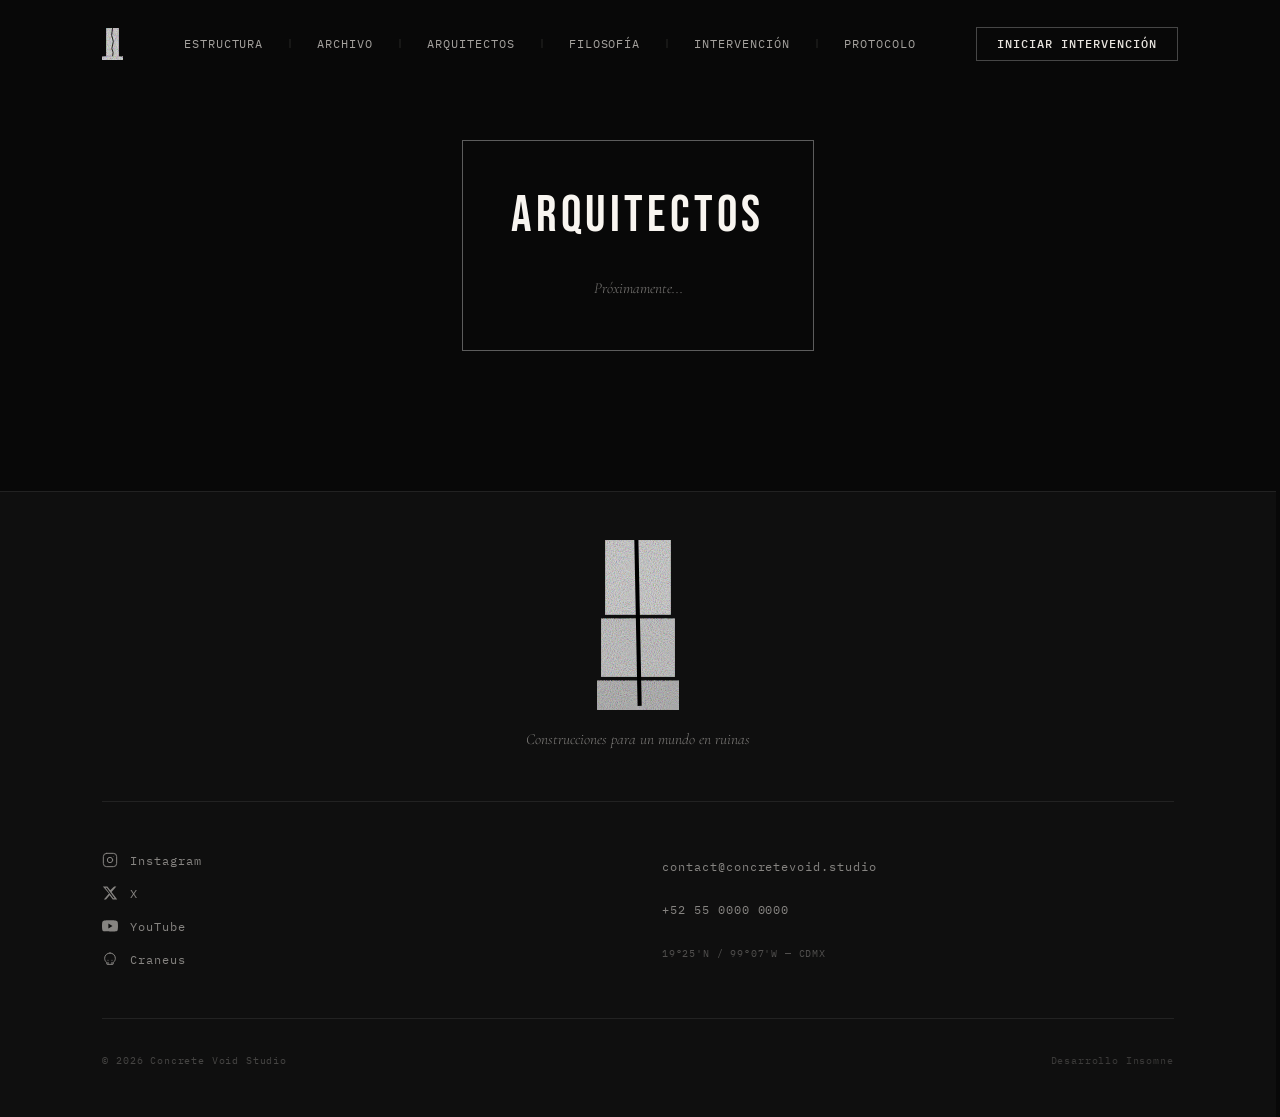
==== artists.html @ 2000b71e "enlacé todos las páginas en desktop y mobile" ====
<!DOCTYPE html>
<html lang="es">

<head>
  <!-- ============================================================
    META BÁSICOS
  ============================================================ -->
  <meta charset="UTF-8" />
  <meta name="viewport" content="width=device-width, initial-scale=1.0" />
  <meta name="description" content="Concrete Void Studio — Estudio de arquitectura corporal. Tatuajes geométricos y brutalistas en Ciudad de México." />
  <meta name="author" content="Concrete Void Studio" />

  <!-- ============================================================
    META OG (OPEN GRAPH — para redes sociales)
  ============================================================ -->
  <meta property="og:title" content="Concrete Void Studio" />
  <meta property="og:description" content="Arquitectura inscrita en la piel. Estudio de tatuaje brutalista en CDMX." />
  <meta property="og:type" content="website" />
  <meta property="og:url" content="#" />
  <!-- <meta property="og:image" content="assets/images/og-image.jpg" /> -->

  <!-- ============================================================
    FAVICON
  ============================================================ -->
  <link rel="icon" type="image/svg+xml" href="assets/icons/favicons/faviconSecundario.svg" />

  <!-- ============================================================
    CSS (orden de carga)
  ============================================================ -->
  <link rel="stylesheet" href="css/tokens.css" />
  <link rel="stylesheet" href="css/base.css" />
  <link rel="stylesheet" href="css/layout.css" />
  <link rel="stylesheet" href="css/components.css" />

  <title>Concrete Void Studio — Arquitectura inscrita en la piel</title>
</head>

<body>

  <!-- ============================================================
    HEADER
    - Sticky, transparente sobre el hero
    - Cambia a fondo sólido al hacer scroll (via JS)
    - 3 zonas: logo / nav / cta
  ============================================================ -->
  <header class="siteHeader" id="siteHeader" role="banner">

    <!-- Zona izquierda — Identidad -->
    <div class="siteHeader__identity">
      <a href="index.html" class="siteHeader__logoLink" aria-label="Concrete Void Studio — Inicio">
        <img
          src="assets/icons/logos/logoPrimario.svg"
          alt="Concrete Void Studio"
          class="siteHeader__logo"
          width="160"
          height="36"
        />
      </a>
  
    </div>

    <!-- Zona central — Navegación principal (desktop) -->
    <nav class="siteNav" id="siteNav" role="navigation" aria-label="Navegación principal">
      <ul class="siteNav__list" role="list">
        <li class="siteNav__item">
          <a href="index.html" class="siteNav__link">Estructura</a>
        </li>
        <li class="siteNav__item">
          <a href="gallery.html" class="siteNav__link">Archivo</a>
        </li>
        <li class="siteNav__item">
          <a href="artists.html" class="siteNav__link">Arquitectos</a>
        </li>
        <li class="siteNav__item">
          <a href="index.html#filosofia" class="siteNav__link">Filosofía</a>
        </li>
        <li class="siteNav__item">
          <a href="contact.html" class="siteNav__link">Intervención</a>
        </li>
        <li class="siteNav__item">
          <a href="faq.html" class="siteNav__link">Protocolo</a>
        </li>
      </ul>
    </nav>

    <!-- Zona derecha — CTA principal -->
    <div class="siteHeader__actions">
      <a href="contact.html" class="btnGhost" aria-label="Iniciar una intervención">
        Iniciar intervención
      </a>

      <!-- Botón hamburguesa — solo visible en mobile -->
      <button
        class="menuToggle"
        id="menuToggle"
        aria-label="Abrir menú"
        aria-expanded="false"
        aria-controls="mobileMenu"
      >
        <span class="menuToggle__bar"></span>
        <span class="menuToggle__bar"></span>
        <span class="menuToggle__bar"></span>
      </button>
    </div>

  </header>

  <!-- ============================================================
    MOBILE MENU OVERLAY
    - Full screen
    - Controlado por JS (aria-expanded en menuToggle)
  ============================================================ -->
  <div class="mobileMenu" id="mobileMenu" role="dialog" aria-modal="true" aria-label="Menú de navegación" hidden>
    <nav class="mobileMenu__nav" aria-label="Navegación mobile">
      <ul class="mobileMenu__list" role="list">
        <li class="mobileMenu__item">
          <a href="index.html" class="mobileMenu__link">Estructura</a>
        </li>
        <li class="mobileMenu__item">
          <a href="gallery.html" class="mobileMenu__link">Archivo</a>
        </li>
        <li class="mobileMenu__item">
          <a href="artists.html" class="mobileMenu__link">Arquitectos</a>
        </li>
        <li class="mobileMenu__item">
          <a href="index.html#filosofia" class="mobileMenu__link">Filosofía</a>
        </li>
        <li class="mobileMenu__item">
          <a href="contact.html" class="mobileMenu__link">Intervención</a>
        </li>
        <li class="mobileMenu__item">
          <a href="faq.html" class="mobileMenu__link">Protocolo</a>
        </li>
      </ul>
    </nav>

    <div class="mobileMenu__footer">
      <a href="contact.html" class="btnGhost mobileMenu__cta">Iniciar intervención</a>
    </div>
  </div>

  <section class="sectionProx">
    <div class="conteinerProx">
        <h1 class="sectionProx__title">ARQUITECTOS</h1>
        <p class="sectionProx__subtitle">Próximamente...</p>
    </div>
    
  </section>

  <!-- ============================================================
    FOOTER
    - Bloque identidad: logo secundario + brand statement
    - Bloque información: redes / contacto
    - Sub-footer: copyright + crédito desarrollador
  ============================================================ -->
  <footer class="siteFooter" role="contentinfo">
 
    <!-- Bloque identidad -->
    <div class="siteFooter__identity">
      <a href="index.html" class="siteFooter__logoLink" aria-label="Concrete Void Studio — Inicio">
        <img
          src="assets/icons/logos/logoSecundario.svg"
          alt="Concrete Void Studio"
          class="siteFooter__logo"
        />
      </a>
      <p class="siteFooter__statement">
        Construcciones para un mundo en ruinas
      </p>
    </div>
 
    <!-- Separador -->
    <hr class="siteFooter__divider" aria-hidden="true" />
 
    <!-- Bloque información: redes + contacto -->
    <div class="siteFooter__info">
 
      <!-- Redes sociales -->
      <div class="siteFooter__redes">
        <!-- <p class="siteFooter__label">Redes</p> -->
        <ul class="siteFooter__redesList" role="list">
 
          <li>
            <a
              href="https://instagram.com"
              class="siteFooter__redesLink"
              target="_blank"
              rel="noopener noreferrer"
              aria-label="Instagram de Concrete Void Studio"
            >
              <!-- Instagram SVG -->
              <svg class="siteFooter__icon" viewBox="0 0 24 24" fill="none" stroke="currentColor" stroke-width="1.5" stroke-linecap="round" stroke-linejoin="round" aria-hidden="true">
                <rect x="2" y="2" width="20" height="20" rx="5" ry="5"/>
                <circle cx="12" cy="12" r="4"/>
                <circle cx="17.5" cy="6.5" r="0.5" fill="currentColor" stroke="none"/>
              </svg>
              <span>Instagram</span>
            </a>
          </li>
 
          <li>
            <a
              href="https://x.com"
              class="siteFooter__redesLink"
              target="_blank"
              rel="noopener noreferrer"
              aria-label="X (Twitter) de Concrete Void Studio"
            >
              <!-- X SVG -->
              <svg class="siteFooter__icon" viewBox="0 0 24 24" fill="currentColor" aria-hidden="true">
                <path d="M18.244 2.25h3.308l-7.227 8.26 8.502 11.24H16.17l-4.714-6.231-5.401 6.231H2.746l7.73-8.835L1.254 2.25H8.08l4.253 5.622 5.911-5.622Zm-1.161 17.52h1.833L7.084 4.126H5.117z"/>
              </svg>
              <span>X</span>
            </a>
          </li>
 
          <li>
            <a
              href="https://youtube.com"
              class="siteFooter__redesLink"
              target="_blank"
              rel="noopener noreferrer"
              aria-label="YouTube de Concrete Void Studio"
            >
              <!-- YouTube SVG -->
              <svg class="siteFooter__icon" viewBox="0 0 24 24" fill="currentColor" aria-hidden="true">
                <path d="M23.498 6.186a3.016 3.016 0 0 0-2.122-2.136C19.505 3.545 12 3.545 12 3.545s-7.505 0-9.377.505A3.017 3.017 0 0 0 .502 6.186C0 8.07 0 12 0 12s0 3.93.502 5.814a3.016 3.016 0 0 0 2.122 2.136c1.871.505 9.376.505 9.376.505s7.505 0 9.377-.505a3.015 3.015 0 0 0 2.122-2.136C24 15.93 24 12 24 12s0-3.93-.502-5.814zM9.545 15.568V8.432L15.818 12l-6.273 3.568z"/>
              </svg>
              <span>YouTube</span>
            </a>
          </li>
 
          <li>
            <a
              href="#"
              class="siteFooter__redesLink"
              aria-label="Cráneo — red del estudio"
            >
              <!-- Cráneo SVG — ícono identitario del estudio -->
              <svg class="siteFooter__icon" viewBox="0 0 24 24" fill="none" stroke="currentColor" stroke-width="1.5" stroke-linecap="round" stroke-linejoin="round" aria-hidden="true">
                <path d="M12 3C7.5 3 4 6.5 4 11c0 2.5 1.2 4.8 3 6.2V19a1 1 0 0 0 1 1h8a1 1 0 0 0 1-1v-1.8c1.8-1.4 3-3.7 3-6.2 0-4.5-3.5-8-8-8z"/>
                <line x1="9" y1="20" x2="9" y2="17"/>
                <line x1="15" y1="20" x2="15" y2="17"/>
                <line x1="9" y1="14" x2="9" y2="14"/>
                <line x1="15" y1="14" x2="15" y2="14"/>
              </svg>
              <span>Craneus</span>
            </a>
          </li>
 
        </ul>
      </div>
 
      <!-- Contacto -->
      <div class="siteFooter__contacto">
        <!-- <p class="siteFooter__label">Contacto</p> -->
        <ul class="siteFooter__contactoList" role="list">
          <li>
            <a href="mailto:contact@concretevoid.studio" class="siteFooter__contactoLink">
              contact@concretevoid.studio
            </a>
          </li>
          <li>
            <a href="tel:+525500000000" class="siteFooter__contactoLink">
              +52 55 0000 0000
            </a>
          </li>
          <li class="siteFooter__coords" aria-label="Coordenadas del estudio">
            19°25'N / 99°07'W — CDMX
          </li>
        </ul>
      </div>
 
    </div>
    <!-- /siteFooter__info -->
 
    <!-- Separador -->
    <hr class="siteFooter__divider" aria-hidden="true" />
 
    <!-- Sub-footer -->
    <div class="siteFooter__subfooter">
      <p class="siteFooter__copyright">
        &copy; 2026 Concrete Void Studio
      </p>
      <p class="siteFooter__dev">
        Desarrollo <a href="#" class="siteFooter__devLink">Insomne</a>
      </p>
    </div>
 
  </footer>
  <!-- /siteFooter -->


  <!-- ============================================================
    JS (al final del body para no bloquear render)
  ============================================================ -->
  <script src="js/header.js"></script>
  <script src="js/menu.js"></script>
  <script src="js/accordion.js"></script>

</body>
</html>
---- css/tokens.css ----
/* ============================================================
   TOKENS.CSS
   Sistema de diseño — Concrete Void Studio
   Variables globales: color, tipografía, espaciado, z-index
   ============================================================ */

/* ------------------------------------------------------------
   IMPORTACIÓN DE TIPOGRAFÍAS — Google Fonts
   1. Bebas Neue      → display / títulos
   2. Cormorant       → editorial / cuerpo
   3. IBM Plex Mono   → técnica / labels / coordenadas
   ------------------------------------------------------------ */
@import url('https://fonts.googleapis.com/css2?family=Bebas+Neue&family=Cormorant:ital,wght@0,300;0,400;0,500;0,600;1,300;1,400&family=IBM+Plex+Mono:wght@300;400;500&display=swap');


/* ============================================================
   ROOT — VARIABLES GLOBALES
   ============================================================ */
:root {

  /* ----------------------------------------------------------
     PALETA DE COLOR
     Extraída de las referencias visuales brutalistas.
     Sistema monocromático oscuro con acentos mínimos.
     ---------------------------------------------------------- */

  /* Negros y fondos */
  --colorVoid:        #080808;   /* negro casi puro — fondo principal */
  --colorAbyss:       #0f0f0f;   /* negro profundo — cards, overlays */
  --colorCrater:      #161616;   /* negro elevado — header al hacer scroll */

  /* Grises estructurales — extraídos del concreto */
  --colorConcrete100: #1a1a1a;   /* gris muy oscuro — superficies */
  --colorConcrete200: #2a2a2a;   /* gris oscuro — bordes sutiles */
  --colorConcrete300: #3d3d3d;   /* gris medio — separadores */
  --colorConcrete400: #5c5c5c;   /* gris medio-claro — iconos secundarios */
  --colorConcrete500: #7a7a7a;   /* gris neutro — texto terciario */
  --colorConcrete600: #9e9e9e;   /* gris claro — texto secundario */
  --colorConcrete700: #c4c4c4;   /* gris muy claro — texto de apoyo */

  /* Blancos y textos */
  --colorAsh:         #e8e4df;   /* blanco roto — color principal de texto */
  --colorDust:        #f0ece6;   /* blanco cálido — títulos principales */
  --colorBone:        #f8f5f0;   /* casi blanco — máxima jerarquía */

  /* Acento — uso muy restringido */
  --colorAccent:      #c8bfb0;   /* beige concreto claro — hover, énfasis mínimo */
  --colorAccentDim:   rgba(200, 191, 176, 0.15);  /* acento translúcido */

  /* Overlays y transparencias */
  --overlayLight:     rgba(0, 0, 0, 0.45);
  --overlayMedium:    rgba(0, 0, 0, 0.60);
  --overlayHeavy:     rgba(0, 0, 0, 0.80);
  --overlayBorder:    rgba(255, 255, 255, 0.08);
  --overlayBorderMid: rgba(255, 255, 255, 0.15);
  --overlayBorderHi:  rgba(255, 255, 255, 0.25);


  /* ----------------------------------------------------------
     TIPOGRAFÍAS
     ---------------------------------------------------------- */

  /* Familias */
  --fontDisplay:      'Bebas Neue', 'Arial Narrow', Arial, sans-serif;
  --fontEditorial:    'Cormorant', 'Georgia', serif;
  --fontTech:         'IBM Plex Mono', 'Courier New', monospace;

  /* Escala tipográfica — display (Bebas Neue) */
  --sizeDisplayXl:    clamp(4rem, 8vw, 9rem);      /* hero title */
  --sizeDisplayLg:    clamp(2.8rem, 5vw, 5.5rem);  /* statement visual */
  --sizeDisplayMd:    clamp(2.2rem, 4vw, 3.5rem);  /* section titles */
  --sizeDisplaySm:    clamp(1.6rem, 2.5vw, 2.2rem);/* sub-títulos */

  /* Escala tipográfica — editorial (Cormorant) */
  --sizeEditorialLg:  clamp(1.25rem, 1.8vw, 1.5rem); /* cita destacada grande */
  --sizeEditorialMd:  clamp(1.05rem, 1.4vw, 1.2rem); /* cuerpo principal */
  --sizeEditorialSm:  clamp(0.95rem, 1.2vw, 1.05rem);/* cuerpo secundario */

  /* Escala tipográfica — técnica (IBM Plex Mono) */
  --sizeTechMd:       0.875rem;   /* eyebrows, labels */
  --sizeTechSm:       0.75rem;    /* coordenadas, micro-textos */
  --sizeTechXs:       0.65rem;    /* copyright, datos mínimos */

  /* Pesos */
  --weightThin:       300;
  --weightRegular:    400;
  --weightMedium:     500;
  --weightSemibold:   600;

  /* Line-heights */
  --lineHeightTight:  1.05;
  --lineHeightSnug:   1.2;
  --lineHeightNormal: 1.5;
  --lineHeightRelaxed:1.75;

  /* Letter-spacing */
  --trackingTight:    -0.02em;
  --trackingNormal:    0em;
  --trackingWide:      0.08em;
  --trackingXWide:     0.18em;
  --trackingXXWide:    0.25em;


  /* ----------------------------------------------------------
     ESPACIADO
     Escala modular basada en 8px
     ---------------------------------------------------------- */
  --space1:    4px;
  --space2:    8px;
  --space3:   12px;
  --space4:   16px;
  --space5:   24px;
  --space6:   32px;
  --space7:   40px;
  --space8:   48px;
  --space9:   64px;
  --space10:  80px;
  --space11: 100px;
  --space12: 120px;
  --space13: 140px;
  --space14: 160px;

  /* Padding lateral global del sitio */
  --paddingSiteH:  clamp(24px, 8vw, 120px);


  /* ----------------------------------------------------------
     LAYOUT
     ---------------------------------------------------------- */
  --maxWidth:         1440px;
  --maxWidthContent:  1200px;
  --maxWidthText:     720px;
  --maxWidthNarrow:   640px;

  /* Alturas de header */
  --headerHeightFull:    88px;   /* estado inicial */
  --headerHeightScroll:  64px;   /* reducido al hacer scroll */

  /* Grid del archivo */
  --gridGap:    clamp(12px, 2vw, 24px);


  /* ----------------------------------------------------------
     Z-INDEX — jerarquía de capas
     ---------------------------------------------------------- */
  --zBase:        0;
  --zAbove:      10;
  --zOverlay:    20;
  --zDropdown:   30;
  --zHeader:     40;
  --zMobileMenu: 50;
  --zModal:      60;


  /* ----------------------------------------------------------
     BORDES Y RADIOS
     ---------------------------------------------------------- */
  --borderThin:   1px solid var(--overlayBorder);
  --borderMid:    1px solid var(--overlayBorderMid);
  --borderHi:     1px solid var(--overlayBorderHi);
  --radius:       0px;   /* brutalismo — sin bordes redondeados */


  /* ----------------------------------------------------------
     TRANSICIONES
     ---------------------------------------------------------- */
  --transitionFast:   150ms ease;
  --transitionMid:    300ms ease;
  --transitionSlow:   500ms ease;

}
---- css/base.css ----
/* ============================================================
   BASE.CSS
   Reset, estilos globales y fundamentos del documento
   ============================================================ */


/* ------------------------------------------------------------
   RESET MODERNO
   Basado en Josh Comeau's CSS Reset
   ------------------------------------------------------------ */
*, *::before, *::after {
  box-sizing: border-box;
  margin: 0;
  padding: 0;
}

html {
  /* Scroll suave para navegación por anclas */
  scroll-behavior: smooth;
  /* Previene saltos de scroll por scrollbar */
  scrollbar-gutter: stable;
  /* Tamaño de fuente base */
  font-size: 16px;
  /* Mejora renderizado de texto */
  -webkit-text-size-adjust: 100%;
  text-size-adjust: 100%;
}

body {
  background-color: var(--colorVoid);
  color: var(--colorAsh);
  font-family: var(--fontEditorial);
  font-size: var(--sizeEditorialMd);
  font-weight: var(--weightRegular);
  line-height: var(--lineHeightRelaxed);
  -webkit-font-smoothing: antialiased;
  -moz-osx-font-smoothing: grayscale;
  /* Previene scroll horizontal no deseado */
  overflow-x: hidden;
}

/* Imágenes y medios */
img, picture, video, canvas, svg {
  display: block;
  max-width: 100%;
}

/* Inputs heredan tipografía */
input, button, textarea, select {
  font: inherit;
}

/* Previene overflow en textos largos */
p, h1, h2, h3, h4, h5, h6 {
  overflow-wrap: break-word;
}

/* Listas sin estilo por defecto en navegación */
ul[role="list"],
ol[role="list"] {
  list-style: none;
}

/* Links base */
a {
  color: inherit;
  text-decoration: none;
}


/* ------------------------------------------------------------
   SCROLLBAR PERSONALIZADA
   Coherente con la estética brutalista
   ------------------------------------------------------------ */
::-webkit-scrollbar {
  width: 4px;
}

::-webkit-scrollbar-track {
  background: var(--colorVoid);
}

::-webkit-scrollbar-thumb {
  background: var(--colorConcrete300);
  border-radius: 0;
}

::-webkit-scrollbar-thumb:hover {
  background: var(--colorConcrete500);
}


/* ------------------------------------------------------------
   SELECCIÓN DE TEXTO
   ------------------------------------------------------------ */
::selection {
  background-color: var(--colorAccent);
  color: var(--colorVoid);
}


/* ------------------------------------------------------------
   TIPOGRAFÍA GLOBAL
   Clases utilitarias para las 3 familias
   ------------------------------------------------------------ */

/* Display — Bebas Neue */
.fontDisplay {
  font-family: var(--fontDisplay);
  letter-spacing: var(--trackingWide);
  line-height: var(--lineHeightTight);
  font-weight: var(--weightRegular); /* Bebas solo tiene un peso */
}

/* Editorial — Cormorant */
.fontEditorial {
  font-family: var(--fontEditorial);
  line-height: var(--lineHeightRelaxed);
}

/* Técnica — IBM Plex Mono */
.fontTech {
  font-family: var(--fontTech);
  font-size: var(--sizeTechMd);
  letter-spacing: var(--trackingWide);
}


/* ------------------------------------------------------------
   COMPONENTES TIPOGRÁFICOS BASE
   ------------------------------------------------------------ */

/* Eyebrow — etiqueta de sección */
.eyebrow {
  font-family: var(--fontTech);
  font-size: var(--sizeTechMd);
  font-weight: var(--weightRegular);
  letter-spacing: var(--trackingXWide);
  text-transform: uppercase;
  opacity: 0.55;
  line-height: var(--lineHeightNormal);
  margin-bottom: var(--space4);
}

/* Botones — base compartida */
.btnPrimary,
.btnSecondary,
.btnGhost {
  display: inline-flex;
  align-items: center;
  justify-content: center;
  font-family: var(--fontTech);
  font-size: var(--sizeTechMd);
  font-weight: var(--weightMedium);
  letter-spacing: var(--trackingWide);
  text-transform: uppercase;
  padding: 14px 28px;
  border-radius: var(--radius);
  cursor: pointer;
  transition:
    background-color var(--transitionMid),
    color var(--transitionMid),
    border-color var(--transitionMid),
    opacity var(--transitionMid);
  white-space: nowrap;
  border: 1px solid transparent;
  line-height: 1;
}

/* Botón primario — fondo sólido */
.btnPrimary {
  background-color: var(--colorAsh);
  color: var(--colorVoid);
  border-color: var(--colorAsh);
}

.btnPrimary:hover {
  background-color: var(--colorBone);
  border-color: var(--colorBone);
}

/* Botón secundario — outline */
.btnSecondary {
  background-color: transparent;
  color: var(--colorAsh);
  border-color: var(--overlayBorderMid);
}

.btnSecondary:hover {
  border-color: var(--colorAsh);
  color: var(--colorBone);
}

/* Botón ghost — para header */
.btnGhost {
  background-color: transparent;
  color: var(--colorAsh);
  border-color: var(--overlayBorderHi);
  padding: 10px 20px;
  font-size: var(--sizeTechSm);
}

.btnGhost:hover {
  background-color: var(--colorAsh);
  color: var(--colorVoid);
  border-color: var(--colorAsh);
}


/* ------------------------------------------------------------
   UTILIDADES GENERALES
   ------------------------------------------------------------ */

/* Ocultar visualmente pero mantener accesibilidad */
.srOnly {
  position: absolute;
  width: 1px;
  height: 1px;
  padding: 0;
  margin: -1px;
  overflow: hidden;
  clip: rect(0, 0, 0, 0);
  white-space: nowrap;
  border-width: 0;
}

/* Contenedor centrado global */
.container {
  width: 100%;
  max-width: var(--maxWidthContent);
  margin-inline: auto;
  padding-inline: var(--paddingSiteH);
}
---- css/layout.css ----
/* ============================================================
   LAYOUT.CSS
   Estructura y posicionamiento de todas las secciones.
   Responsive consolidado al final — un solo bloque por breakpoint.
   ============================================================ */


/* ============================================================
   HEADER
   ============================================================ */
.siteHeader {
  position: fixed;
  top: 0;
  left: 0;
  right: 0;
  z-index: var(--zHeader);
  display: flex;
  align-items: center;
  justify-content: space-between;
  gap: var(--space6);
  height: var(--headerHeightFull);
  padding-inline: var(--paddingSiteH);
  background-color: transparent;
  border-bottom: 1px solid transparent;
  transition:
    height var(--transitionMid),
    background-color var(--transitionMid),
    border-color var(--transitionMid),
    backdrop-filter var(--transitionMid);
}

.siteHeader.isScrolled {
  height: var(--headerHeightScroll);
  background-color: var(--colorCrater);
  border-bottom: var(--borderThin);
  backdrop-filter: blur(8px);
  -webkit-backdrop-filter: blur(8px);
}

.siteHeader.isScrolled .siteHeader__descriptor {
  opacity: 0;
  pointer-events: none;
  transform: translateY(-4px);
}

.siteHeader__identity {
  display: flex;
  flex-direction: column;
  justify-content: center;
  gap: var(--space1);
  flex-shrink: 0;
}

.siteHeader__logoLink {
  display: block;
  line-height: 0;
  transition: opacity var(--transitionFast);
}

.siteHeader__logoLink:hover {
  opacity: 0.75;
}

.siteHeader__logo {
  height: 32px;
  width: auto;
}

.siteHeader__descriptor {
  font-family: var(--fontTech);
  font-size: var(--sizeTechXs);
  letter-spacing: var(--trackingWide);
  text-transform: uppercase;
  opacity: 0.35;
  line-height: 1.4;
  transition:
    opacity var(--transitionMid),
    transform var(--transitionMid);
}

.siteHeader__descriptor span {
  display: block;
}

.siteNav {
  display: flex;
  align-items: center;
  flex: 1;
  justify-content: center;
}

.siteNav__list {
  display: flex;
  align-items: center;
  gap: 0;
  list-style: none;
}

.siteNav__item {
  display: flex;
  align-items: center;
}

.siteNav__item + .siteNav__item::before {
  content: '|';
  font-family: var(--fontTech);
  font-size: var(--sizeTechXs);
  opacity: 0.2;
  padding-inline: var(--space3);
  pointer-events: none;
  user-select: none;
}

.siteNav__link {
  font-family: var(--fontTech);
  font-size: var(--sizeTechSm);
  font-weight: var(--weightRegular);
  letter-spacing: var(--trackingWide);
  text-transform: uppercase;
  color: var(--colorAsh);
  opacity: 0.7;
  padding: var(--space2) var(--space3);
  position: relative;
  transition:
    opacity var(--transitionFast),
    color var(--transitionFast);
}

.siteNav__link::before {
  content: '';
  position: absolute;
  inset: 0;
  border: 1px solid transparent;
  transition: border-color var(--transitionFast);
}

.siteNav__link:hover        { opacity: 1; color: var(--colorBone); }
.siteNav__link:hover::before { border-color: var(--overlayBorderMid); }
.siteNav__link.isActive      { opacity: 1; color: var(--colorBone); }
.siteNav__link.isActive::before { border-color: var(--overlayBorderHi); }

.siteHeader__actions {
  display: flex;
  align-items: center;
  gap: var(--space4);
  flex-shrink: 0;
}

.menuToggle {
  display: none;
  flex-direction: column;
  justify-content: center;
  align-items: center;
  gap: 5px;
  width: 36px;
  height: 36px;
  background: transparent;
  border: none;
  cursor: pointer;
  padding: var(--space2);
  transition: opacity var(--transitionFast);
}

.menuToggle:hover { opacity: 0.7; }

.menuToggle__bar {
  display: block;
  width: 22px;
  height: 1px;
  background-color: var(--colorAsh);
  transition: transform var(--transitionMid), opacity var(--transitionMid);
  transform-origin: center;
}

.menuToggle[aria-expanded="true"] .menuToggle__bar:nth-child(1) {
  transform: translateY(6px) rotate(45deg);
}
.menuToggle[aria-expanded="true"] .menuToggle__bar:nth-child(2) {
  opacity: 0;
  transform: scaleX(0);
}
.menuToggle[aria-expanded="true"] .menuToggle__bar:nth-child(3) {
  transform: translateY(-6px) rotate(-45deg);
}


/* ============================================================
   MOBILE MENU OVERLAY
   ============================================================ */
.mobileMenu {
  position: fixed;
  inset: 0;
  z-index: var(--zMobileMenu);
  background-color: var(--colorAbyss);
  display: flex;
  flex-direction: column;
  justify-content: center;
  padding-inline: var(--paddingSiteH);
  padding-bottom: var(--space10);
  opacity: 0;
  pointer-events: none;
  transition: opacity var(--transitionMid);
}

.mobileMenu.isOpen {
  opacity: 1;
  pointer-events: all;
}

.mobileMenu__nav {
  flex: 1;
  display: flex;
  align-items: center;
}

.mobileMenu__list {
  list-style: none;
  display: flex;
  flex-direction: column;
  gap: var(--space5);
  width: 100%;
}

.mobileMenu__link {
  font-family: var(--fontDisplay);
  font-size: clamp(2.2rem, 8vw, 3.5rem);
  letter-spacing: var(--trackingWide);
  color: var(--colorAsh);
  opacity: 0.6;
  display: block;
  transition:
    opacity var(--transitionFast),
    color var(--transitionFast);
  line-height: var(--lineHeightSnug);
}

.mobileMenu__link:hover  { opacity: 1; color: var(--colorBone); }

.mobileMenu__footer {
  padding-top: var(--space8);
  border-top: var(--borderThin);
}

.mobileMenu__cta {
  width: 100%;
  max-width: 280px;
}


/* ============================================================
   HERO
   ============================================================ */
.hero {
  position: relative;
  min-height: 100vh;
  display: flex;
  flex-direction: column;
  padding-top: var(--headerHeightFull);
  padding-inline: var(--paddingSiteH);
  overflow: hidden;
}

.hero__inner {
  display: grid;
  grid-template-columns: 45fr 55fr;
  gap: clamp(var(--space8), 6vw, var(--space12));
  flex: 1;
  align-items: center;
  padding-top: clamp(var(--space9), 8vh, var(--space12));
  padding-bottom: clamp(var(--space9), 8vh, var(--space12));
}

.hero__content {
  display: flex;
  flex-direction: column;
  gap: 0;
  max-width: 600px;
}

.hero__content .eyebrow { margin-bottom: var(--space5); }

.hero__title {
  font-family: var(--fontDisplay);
  font-size: var(--sizeDisplayXl);
  font-weight: var(--weightRegular);
  line-height: var(--lineHeightTight);
  letter-spacing: var(--trackingWide);
  color: var(--colorBone);
  margin-bottom: var(--space6);
}

.hero__description {
  font-family: var(--fontEditorial);
  font-size: var(--sizeEditorialMd);
  font-weight: var(--weightThin);
  line-height: var(--lineHeightRelaxed);
  color: var(--colorAsh);
  opacity: 0.8;
  max-width: 52ch;
  margin-bottom: var(--space8);
}
.hero__description span {
  font-weight: var(--weightMedium);
  color: var(--colorVoid);
  font-size: var(--sizeDisplaySm);
  background-color: var(--colorBone);
  padding: var(--space1);
  font-family: var(--fontDisplay);
  padding-bottom: 0;
}

.hero__actions {
  display: flex;
  flex-wrap: wrap;
  align-items: center;
  gap: var(--space4);
}

.hero__media {
  position: relative;
  height: clamp(420px, 65vh, 700px);
}

.hero__figure {
  position: relative;
  width: 100%;
  height: 100%;
  overflow: hidden;
}

.hero__image {
  width: 100%;
  height: 100%;
  object-fit: cover;
  object-position: center top;
  filter: contrast(1.05) brightness(0.9);
  transition: transform var(--transitionSlow);
}

.hero__figure:hover .hero__image { transform: scale(1.02); }

.hero__imageOverlay {
  position: absolute;
  bottom: var(--space4);
  left: var(--space8);
  right: var(--space5);
  display: flex;
  flex-direction: column;
  gap: var(--space1);
  pointer-events: none;
}

.hero__imageOverlayText {
  font-family: var(--fontDisplay);
  font-size: clamp(1.5rem, 3vw, 2.8rem);
  letter-spacing: var(--trackingXXWide);
  color: var(--colo);
  opacity: 0.15;
  line-height: 1;
}

.hero__imageOverlayCoords {
  font-family: var(--fontTech);
  font-size: var(--sizeTechXs);
  letter-spacing: var(--trackingWide);
  color: var(--colorAsh);
  opacity: 0.25;
}


/* ============================================================
   STATEMENT VISUAL
   ============================================================ */
.statement {
  position: relative;
  min-height: 85vh;
  display: flex;
  align-items: center;
  overflow: hidden;
}

.statement__media {
  position: absolute;
  inset: 0;
  z-index: var(--zBase);
}

.statement__image {
  width: 100%;
  height: 100%;
  object-fit: cover;
  object-position: center;
  filter: contrast(1.08) brightness(0.75);
}

.statement__overlay {
  position: absolute;
  inset: 0;
  background: linear-gradient(
    to bottom,
    rgba(0, 0, 0, 0.50),
    rgba(0, 0, 0, 0.42)
  );
}

.statement__content {
  position: relative;
  z-index: var(--zAbove);
  padding-inline: var(--paddingSiteH);
  padding-block: var(--space12);
  max-width: var(--maxWidthText);
  display: flex;
  flex-direction: column;
  gap: var(--space8);
}

.statement__text {
  font-family: var(--fontDisplay);
  font-size: var(--sizeDisplayLg);
  font-weight: var(--weightRegular);
  line-height: var(--lineHeightTight);
  letter-spacing: var(--trackingWide);
  color: var(--colorBone);
}


/* ============================================================
   ARCHIVO
   ============================================================ */
.archivo {
  padding-top: var(--space13);
  padding-bottom: var(--space13);
  padding-inline: var(--paddingSiteH);
}

.archivo__container {
  max-width: var(--maxWidthContent);
  margin-inline: auto;
}

.archivo__header        { margin-bottom: var(--space9); }
.archivo__header .eyebrow { margin-bottom: var(--space3); }

.archivo__title {
  font-family: var(--fontDisplay);
  font-size: var(--sizeDisplayMd);
  font-weight: var(--weightRegular);
  letter-spacing: var(--trackingWide);
  line-height: var(--lineHeightTight);
  color: var(--colorBone);
  margin-bottom: var(--space4);
}

.archivo__description {
  font-family: var(--fontEditorial);
  font-size: var(--sizeEditorialMd);
  font-weight: var(--weightThin);
  line-height: var(--lineHeightRelaxed);
  color: var(--colorAsh);
  opacity: 0.75;
  max-width: 52ch;
}

.archivo__grid {
  display: grid;
  grid-template-columns: repeat(3, 1fr);
  gap: var(--gridGap);
}

.archivo__cta {
  margin-top: var(--space9);
  display: flex;
  justify-content: center;
}


/* ============================================================
   LÍNEA DIVISORIA CONCEPTUAL
   ============================================================ */
.conceptDivider {
  padding-top: var(--space12);
  padding-bottom: var(--space12);
  padding-inline: var(--paddingSiteH);
  display: flex;
  flex-direction: column;
  align-items: center;
  gap: var(--space6);
  border-top: var(--borderThin);
  border-bottom: var(--borderThin);
  background-color: var(--colorCrater);
}

.conceptDivider__text {
  font-family: var(--fontDisplay);
  font-size: clamp(1.8rem, 3vw, 2.4rem);
  font-weight: var(--weightRegular);
  letter-spacing: var(--trackingWide);
  line-height: var(--lineHeightSnug);
  color: var(--colorBone);
  text-align: center;
  max-width: 700px;
}


/* ============================================================
   ARQUITECTOS
   ============================================================ */
.arquitectos {
  padding-top: var(--space13);
  padding-bottom: var(--space13);
  padding-inline: var(--paddingSiteH);
}

.arquitectos__container {
  max-width: var(--maxWidthContent);
  margin-inline: auto;
}

.arquitectos__header         { margin-bottom: var(--space11); }
.arquitectos__header .eyebrow { margin-bottom: var(--space3); }

.arquitectos__title {
  font-family: var(--fontDisplay);
  font-size: var(--sizeDisplayMd);
  font-weight: var(--weightRegular);
  letter-spacing: var(--trackingWide);
  line-height: var(--lineHeightTight);
  color: var(--colorBone);
  margin-bottom: var(--space5);
  max-width: 600px;
}

.arquitectos__description {
  font-family: var(--fontEditorial);
  font-size: var(--sizeEditorialMd);
  font-weight: var(--weightThin);
  line-height: var(--lineHeightRelaxed);
  color: var(--colorAsh);
  opacity: 0.75;
  max-width: 52ch;
}

.arquitectos__grid {
  display: grid;
  grid-template-columns: repeat(3, 1fr);
  gap: var(--space8);
}

.arquitectos__cta {
  margin-top: var(--space11);
  display: flex;
  justify-content: center;
}


/* ============================================================
   FILOSOFÍA
   ============================================================ */
.filosofia {
  padding-top: var(--space13);
  padding-bottom: var(--space13);
  padding-inline: var(--paddingSiteH);
  border-top: var(--borderThin);
  background-color: var(--colorCrater);
}

.filosofia__container {
  max-width: var(--maxWidthContent);
  margin-inline: auto;
  display: grid;
  grid-template-columns: 1fr 1.6fr;
  gap: clamp(var(--space9), 8vw, var(--space14));
  align-items: start;
}

.filosofia__header {
  position: sticky;
  top: calc(var(--headerHeightScroll) + var(--space6));
}

.filosofia__header .eyebrow { margin-bottom: var(--space3); }

.filosofia__title {
  font-family: var(--fontDisplay);
  font-size: var(--sizeDisplayMd);
  font-weight: var(--weightRegular);
  letter-spacing: var(--trackingWide);
  line-height: var(--lineHeightTight);
  color: var(--colorBone);
}

.filosofia__manifiesto {
  display: flex;
  flex-direction: column;
}

.filosofia__subtitulo {
  font-family: var(--fontEditorial);
  font-size: clamp(1.2rem, 1.6vw, 1.5rem);
  font-weight: var(--weightMedium);
  font-style: italic;
  color: var(--colorAsh);
  opacity: 0.7;
  margin-bottom: var(--space7);
  letter-spacing: var(--trackingNormal);
}

.filosofia__parrafo {
  font-family: var(--fontEditorial);
  font-size: var(--sizeEditorialLg);
  font-weight: var(--weightThin);
  line-height: var(--lineHeightRelaxed);
  color: var(--colorAsh);
  opacity: 0.85;
  max-width: var(--maxWidthText);
}

.filosofia__parrafo--cierre {
  font-weight: var(--weightRegular);
  opacity: 1;
  color: var(--colorBone);
  margin-bottom: 0;
}

.filosofia__cita {
  font-family: var(--fontDisplay);
  font-size: clamp(2rem, 3.2vw, 3rem);
  font-weight: var(--weightRegular);
  letter-spacing: var(--trackingWide);
  line-height: var(--lineHeightSnug);
  color: var(--colorBone);
  max-width: var(--maxWidthNarrow);
  margin-top: var(--space10);
  margin-bottom: var(--space10);
  quotes: none;
  border: none;
  padding: 0;
}


/* ============================================================
   INTERVENCIÓN
   ============================================================ */
.intervencion {
  padding-top: var(--space14);
  padding-bottom: var(--space14);
  padding-inline: var(--paddingSiteH);
  border-top: var(--borderThin);
  background-color: var(--colorVoid);
}

.intervencion__container {
  max-width: var(--maxWidthContent);
  margin-inline: auto;
  display: grid;
  grid-template-columns: 55fr 45fr;
  gap: clamp(var(--space8), 6vw, var(--space12));
  align-items: center;
}

.intervencion__content {
  display: flex;
  flex-direction: column;
  align-items: flex-start;
}

.intervencion__content .eyebrow { margin-bottom: var(--space4); }

.intervencion__title {
  font-family: var(--fontDisplay);
  font-size: var(--sizeDisplayMd);
  font-weight: var(--weightRegular);
  letter-spacing: var(--trackingWide);
  line-height: var(--lineHeightTight);
  color: var(--colorBone);
  margin-bottom: var(--space7);
}

.intervencion__texto {
  font-family: var(--fontEditorial);
  font-size: var(--sizeEditorialLg);
  font-weight: var(--weightThin);
  line-height: var(--lineHeightRelaxed);
  color: var(--colorAsh);
  opacity: 0.8;
  max-width: 48ch;
  margin-bottom: var(--space9);
}

.intervencion__cta {
  padding: 14px 36px;
  white-space: nowrap;
}

.intervencion__media {
  height: clamp(360px, 55vh, 600px);
}

.intervencion__figure {
  width: 100%;
  height: 100%;
  overflow: hidden;
}

.intervencion__image {
  width: 100%;
  height: 100%;
  object-fit: cover;
  object-position: center;
  filter: grayscale(20%) contrast(1.05);
  transition: transform var(--transitionSlow);
  border: 1px solid var(--colorConcrete300);
}

.intervencion__figure:hover .intervencion__image { transform: scale(1.03); }


/* ============================================================
   PROTOCOLO
   ============================================================ */
.protocolo {
  padding-top: var(--space13);
  padding-bottom: var(--space13);
  padding-inline: var(--paddingSiteH);
  border-top: var(--borderThin);
  background-color: var(--colorCrater);
}

.protocolo__container {
  max-width: var(--maxWidthContent);
  margin-inline: auto;
}

.protocolo__header {
  margin-bottom: var(--space10);
  max-width: var(--maxWidthNarrow);
}

.protocolo__header .eyebrow { margin-bottom: var(--space3); }

.protocolo__title {
  font-family: var(--fontDisplay);
  font-size: var(--sizeDisplayMd);
  font-weight: var(--weightRegular);
  letter-spacing: var(--trackingWide);
  line-height: var(--lineHeightTight);
  color: var(--colorBone);
  margin-bottom: var(--space5);
}

.protocolo__description {
  font-family: var(--fontEditorial);
  font-size: var(--sizeEditorialMd);
  font-weight: var(--weightThin);
  line-height: var(--lineHeightRelaxed);
  color: var(--colorAsh);
  opacity: 0.75;
  max-width: 52ch;
}

.protocolo__accordion {
  border-top: var(--borderThin);
  margin-bottom: var(--space10);
}

.protocolo__cta {
  display: flex;
  justify-content: flex-start;
}

/* ============================================================
   BRAND STATEMENT FINAL
   ============================================================ */
.brandStatement {
  position: relative;
  min-height: 90vh;
  display: flex;
  align-items: center;
  justify-content: center;
  overflow: hidden;
}

/* Imagen full width */
.brandStatement__media {
  position: absolute;
  inset: 0;
  z-index: var(--zBase);
}

.brandStatement__image {
  width: 100%;
  height: 100%;
  object-fit: cover;
  object-position: center;
  filter: contrast(1.1) brightness(0.65);
  transition: transform var(--transitionSlow);
}

.brandStatement:hover .brandStatement__image {
  transform: scale(1.02);
}

/* Overlay — gradiente más denso que el statement */
.brandStatement__overlay {
  position: absolute;
  inset: 0;
  background: linear-gradient(
    to bottom,
    rgba(0, 0, 0, 0.30) 0%,
    rgba(0, 0, 0, 0.65) 60%,
    rgba(0, 0, 0, 0.85) 100%
  );
}

/* Contenido centrado */
.brandStatement__content {
  position: relative;
  z-index: var(--zAbove);
  text-align: center;
  padding-inline: var(--paddingSiteH);
  padding-block: var(--space12);
  display: flex;
  flex-direction: column;
  align-items: center;
  gap: var(--space6);
  max-width: var(--maxWidthContent);
}

/* Texto principal monumental */
.brandStatement__text {
  font-family: var(--fontDisplay);
  font-size: var(--sizeDisplayXl);
  font-weight: var(--weightRegular);
  line-height: var(--lineHeightTight);
  letter-spacing: var(--trackingWide);
  color: var(--colorBone);
}

/* Subtexto editorial */
.brandStatement__subtext {
  font-family: var(--fontEditorial);
  font-size: var(--sizeEditorialLg);
  font-weight: var(--weightThin);
  font-style: italic;
  line-height: var(--lineHeightRelaxed);
  color: var(--colorAsh);
  opacity: 0.7;
  max-width: 52ch;
}

/* ============================================================
   RESPONSIVE — UN SOLO BLOQUE POR BREAKPOINT
   ============================================================ */

/* ----------------------------------------------------------
   Tablet — máx. 1024px
   ---------------------------------------------------------- */
@media (max-width: 1024px) {

  /* Header */
  .siteNav    { display: none; }
  .menuToggle { display: flex; }

  /* Hero */
  .hero__inner {
    grid-template-columns: 1fr;
    gap: var(--space8);
    padding-top: var(--space9);
  }
  .hero__media   { height: clamp(280px, 45vh, 480px); order: -1; }
  .hero__content { max-width: 100%; }

  /* Statement */
  .statement { min-height: 70vh; }
  .statement__content { max-width: 100%; gap: var(--space6); }

  /* Archivo */
  .archivo__grid { grid-template-columns: repeat(2, 1fr); }

  /* Arquitectos */
  .arquitectos__grid { grid-template-columns: repeat(2, 1fr); }

  /* Filosofía */
  .filosofia__container { grid-template-columns: 1fr; gap: var(--space8); }
  .filosofia__header    { position: static; }

  /* Intervención */
  .intervencion__container { grid-template-columns: 1fr; gap: var(--space8); }
  .intervencion__media     { height: clamp(260px, 45vh, 440px); order: -1; }
}

/* ----------------------------------------------------------
   Mobile — máx. 768px
   ---------------------------------------------------------- */
@media (max-width: 768px) {

  /* Header */
  .btnGhost { display: none; }

  /* Hero */
  .hero        { padding-top: var(--headerHeightScroll); }
  .hero__title { font-size: clamp(3rem, 12vw, 5rem); }
  .hero__media { height: 55vw; min-height: 220px; }

  /* Statement */
  .statement { min-height: 60vh; }
  .statement__content { padding-block: var(--space10); gap: var(--space5); }

  /* Archivo */
  .archivo       { padding-top: var(--space11); padding-bottom: var(--space11); }
  .archivo__grid { grid-template-columns: 1fr; }

  /* Línea divisoria */
  .conceptDivider { padding-top: var(--space10); padding-bottom: var(--space10); }

  /* Arquitectos */
  .arquitectos       { padding-top: var(--space11); padding-bottom: var(--space11); }
  .arquitectos__grid { grid-template-columns: 1fr; gap: var(--space6); }

  /* Filosofía */
  .filosofia         { padding-top: var(--space11); padding-bottom: var(--space11); }
  .filosofia__cita   { font-size: clamp(1.6rem, 6vw, 2.2rem); margin-top: var(--space8); margin-bottom: var(--space8); }
  .filosofia__parrafo { font-size: var(--sizeEditorialMd); }

  /* Intervención */
  .intervencion        { padding-top: var(--space12); padding-bottom: var(--space12); }
  .intervencion__texto { font-size: var(--sizeEditorialMd); max-width: 100%; }
  .intervencion__cta   {
    width: 100%;
    justify-content: center;
    white-space: normal;
    text-align: center;
    padding: 16px 24px;
  }

  /* Protocolo */
  .protocolo           { padding-top: var(--space11); padding-bottom: var(--space11); }
  .protocolo__cta      { justify-content: center; }

  /* Brand Statement Final */
  .brandStatement      { min-height: 70vh; }
  .brandStatement__text { font-size: clamp(2.5rem, 10vw, 5rem); }
  .brandStatement__subtext { font-size: var(--sizeEditorialMd); }
}

/* ----------------------------------------------------------
   Mobile pequeño — máx. 480px
   ---------------------------------------------------------- */
@media (max-width: 480px) {

  .hero__actions { flex-direction: column; align-items: flex-start; }

  .btnPrimary,
  .btnSecondary  { width: 100%; justify-content: center; }
}

/* ============================================================
   FOOTER
   ============================================================ */
.siteFooter {
  background-color: var(--colorAbyss);
  border-top: var(--borderThin);
  padding-top: var(--space8);
  padding-bottom: var(--space8);
  padding-inline: var(--paddingSiteH);
}
 
/* Bloque identidad — logo secundario + statement */
.siteFooter__identity {
  display: flex;
  flex-direction: column;
  align-items: center;
  gap: var(--space4);
  padding-bottom: var(--space8);
  text-align: center;
}
 
.siteFooter__logoLink {
  display: inline-block;
  transition: opacity var(--transitionFast);
}
 
.siteFooter__logoLink:hover { opacity: 0.65; }
 
.siteFooter__logo {
  height: 170px;
  width: auto;
}
 
.siteFooter__statement {
  font-family: var(--fontEditorial);
  font-size: var(--sizeEditorialSm);
  font-style: italic;
  font-weight: var(--weightThin);
  color: var(--colorAsh);
  opacity: 0.5;
  letter-spacing: var(--trackingNormal);
}
 
/* Separador */
.siteFooter__divider {
  border: none;
  border-top: var(--borderThin);
  margin: 0;
}
 
/* Bloque información — grid 2 columnas */
.siteFooter__info {
  display: grid;
  grid-template-columns: 1fr 1fr;
  gap: var(--space8);
  padding-top: var(--space8);
  padding-bottom: var(--space8);
  max-width: var(--maxWidthContent);
  margin-inline: auto;
  width: 100%;
}
 
/* Label de columna */
.siteFooter__label {
  font-family: var(--fontTech);
  font-size: var(--sizeTechXs);
  letter-spacing: var(--trackingXWide);
  text-transform: uppercase;
  color: var(--colorAsh);
  opacity: 0.35;
  margin-bottom: var(--space5);
}
 
/* Lista de redes */
.siteFooter__redesList {
  list-style: none;
  display: flex;
  flex-direction: column;
  gap: var(--space3);
}
 
.siteFooter__redesLink {
  display: flex;
  align-items: center;
  gap: var(--space3);
  font-family: var(--fontTech);
  font-size: var(--sizeTechSm);
  letter-spacing: var(--trackingWide);
  color: var(--colorAsh);
  opacity: 0.55;
  transition:
    opacity var(--transitionFast),
    color var(--transitionFast);
}
 
.siteFooter__redesLink:hover {
  opacity: 1;
  color: var(--colorBone);
}
 
.siteFooter__icon {
  width: 16px;
  height: 16px;
  flex-shrink: 0;
}
 
/* Lista de contacto */
.siteFooter__contactoList {
  list-style: none;
  display: flex;
  flex-direction: column;
  gap: var(--space3);
}
 
.siteFooter__contactoLink {
  font-family: var(--fontTech);
  font-size: var(--sizeTechSm);
  letter-spacing: var(--trackingWide);
  color: var(--colorAsh);
  opacity: 0.55;
  transition: opacity var(--transitionFast), color var(--transitionFast);
}
 
.siteFooter__contactoLink:hover {
  opacity: 1;
  color: var(--colorBone);
}
 
/* Coordenadas */
.siteFooter__coords {
  font-family: var(--fontTech);
  font-size: var(--sizeTechXs);
  letter-spacing: var(--trackingWide);
  color: var(--colorAsh);
  opacity: 0.3;
  margin-top: var(--space2);
}
 
/* Sub-footer */
.siteFooter__subfooter {
  display: flex;
  justify-content: space-between;
  align-items: center;
  padding-top: var(--space6);
  max-width: var(--maxWidthContent);
  margin-inline: auto;
  width: 100%;
}
 
.siteFooter__copyright {
  font-family: var(--fontTech);
  font-size: var(--sizeTechXs);
  letter-spacing: var(--trackingWide);
  color: var(--colorAsh);
  opacity: 0.25;
}
 
.siteFooter__dev {
  font-family: var(--fontTech);
  font-size: var(--sizeTechXs);
  letter-spacing: var(--trackingWide);
  color: var(--colorAsh);
  opacity: 0.2;
}
 
.siteFooter__devLink {
  color: inherit;
  transition: opacity var(--transitionFast);
}
 
.siteFooter__devLink:hover { opacity: 0.6; }
 
/* Responsive — Footer */
@media (max-width: 768px) {
  .siteFooter__info {
    grid-template-columns: 1fr;
    gap: var(--space8);
  }
 
  .siteFooter__subfooter {
    flex-direction: column;
    align-items: center;
    gap: var(--space3);
    text-align: center;
  }
}

/* SECCIÓN PROXIMAMENTE */

.sectionProx {
  padding-top: var(--space13);
  padding-bottom: var(--space13);
  padding-inline: var(--paddingSiteH);
  display: flex;
  flex-direction: column;
  align-items: center;
  gap: var(--space6);  
}

.conteinerProx {
  display: flex;
  flex-direction: column;
  align-items: center;
  max-width: var(--maxWidthContent);
  margin-inline: auto;
  text-align: center;
  border: 1px solid var(--colorConcrete400);
  padding: var(--space8);
}

.sectionProx__title {
  font-family: var(--fontDisplay);
  font-size: var(--sizeDisplayMd);
  font-weight: var(--weightRegular);
  letter-spacing: var(--trackingWide);
  line-height: var(--lineHeightTight);
  color: var(--colorBone);
  padding-bottom: var(--space6);
}

.sectionProx__subtitle {
  font-family: var(--fontEditorial);
  font-size: var(--sizeEditorialSm);
  font-style: italic;
  font-weight: var(--weightThin);
  color: var(--colorAsh);
  opacity: 0.5;
  letter-spacing: var(--trackingNormal);
}

@media (max-width: 768px) {
    align-items: center;
}
---- css/components.css ----
/* ============================================================
   COMPONENTS.CSS
   Componentes reutilizables del sitio
   ============================================================ */


/* ============================================================
   ARCHIVO CARD
   ============================================================ */
.archivoCard {
  position: relative;
  aspect-ratio: 4 / 5;
  overflow: hidden;
  border: var(--borderThin);
  cursor: pointer;
  background-color: var(--colorConcrete100);
}

/* Imagen */
.archivoCard__media {
  width: 100%;
  height: 100%;
}

.archivoCard__image {
  width: 100%;
  height: 100%;
  object-fit: cover;
  object-position: center;
  transition: transform var(--transitionSlow);
  filter: grayscale(20%);
}

/* Zoom sutil en hover */
.archivoCard:hover .archivoCard__image {
  transform: scale(1.05);
}

/* Overlay con información — anclado al fondo */
.archivoCard__overlay {
  position: absolute;
  bottom: 0;
  left: 0;
  right: 0;
  padding: var(--space5) var(--space5) var(--space5);
  background: linear-gradient(
    to top,
    rgba(0, 0, 0, 0.85) 0%,
    rgba(0, 0, 0, 0.4) 60%,
    transparent 100%
  );
  opacity: 0;
  transition: opacity var(--transitionMid);
}

/* Mostrar overlay en hover */
.archivoCard:hover .archivoCard__overlay {
  opacity: 1;
}

/* Título de la pieza */
.archivoCard__title {
  font-family: var(--fontTech);
  font-size: var(--sizeTechMd);
  font-weight: var(--weightMedium);
  letter-spacing: var(--trackingWide);
  text-transform: uppercase;
  color: var(--colorBone);
  line-height: var(--lineHeightSnug);
  margin-bottom: var(--space1);
}

/* Nombre del artista */
.archivoCard__artist {
  font-family: var(--fontEditorial);
  font-size: var(--sizeEditorialSm);
  font-weight: var(--weightThin);
  color: var(--colorAsh);
  opacity: 0.7;
  font-style: italic;
}

/* Focus — accesibilidad */
.archivoCard:focus-within {
  outline: 1px solid var(--overlayBorderHi);
  outline-offset: 2px;
}

/* Mobile — overlay siempre visible (no hay hover en touch) */
@media (max-width: 768px) {
  .archivoCard__overlay {
    opacity: 1;
    background: linear-gradient(
      to top,
      rgba(0, 0, 0, 0.75) 0%,
      rgba(0, 0, 0, 0.2) 50%,
      transparent 100%
    );
  }
}


/* ============================================================
   ARQUITECTO CARD
   ============================================================ */
.arquitectoCard {
  display: flex;
  flex-direction: column;
}

/* Retrato */
.arquitectoCard__media {
  aspect-ratio: 3 / 4;
  overflow: hidden;
  margin-bottom: var(--space5);
}

.arquitectoCard__image {
  width: 100%;
  height: 100%;
  object-fit: cover;
  object-position: center top;
  filter: grayscale(100%);
  transition: filter var(--transitionSlow), transform var(--transitionSlow);
  border: 1px solid var(--colorConcrete100);
}

/* Hover — desatura ligeramente y hace zoom sutil */
.arquitectoCard:hover .arquitectoCard__image {
  filter: grayscale(60%);
  transform: scale(1.03);
}

/* Información textual */
.arquitectoCard__info {
  display: flex;
  flex-direction: column;
  gap: var(--space1);
}

/* Nombre */
.arquitectoCard__name {
  font-family: var(--fontDisplay);
  font-size: var(--sizeDisplaySm);
  font-weight: var(--weightRegular);
  letter-spacing: var(--trackingWide);
  color: var(--colorBone);
  line-height: var(--lineHeightSnug);
}

/* Especialidad */
.arquitectoCard__role {
  font-family: var(--fontTech);
  font-size: var(--sizeTechSm);
  font-weight: var(--weightRegular);
  letter-spacing: var(--trackingXWide);
  text-transform: uppercase;
  color: var(--colorAsh);
  opacity: 0.55;
}


/* ============================================================
   ACCORDION — Protocolo
   ============================================================ */
.accordionItem {
  border-bottom: var(--borderThin);
}

/* Trigger — botón de cada pregunta */
.accordionItem__trigger {
  width: 100%;
  display: grid;
  grid-template-columns: auto 1fr auto;
  align-items: center;
  gap: var(--space5);
  padding: var(--space6) 0;
  background: transparent;
  border: none;
  cursor: pointer;
  text-align: left;
  transition: opacity var(--transitionFast);
}

.accordionItem__trigger:hover {
  opacity: 0.75;
}

/* Número arquitectónico */
.accordionItem__number {
  font-family: var(--fontDisplay);
  font-size: var(--sizeDisplaySm);
  font-weight: var(--weightRegular);
  letter-spacing: var(--trackingNormal);
  color: var(--colorAsh);
  opacity: 0.35;
  line-height: 1;
  min-width: 24px;
}

/* Pregunta */
.accordionItem__question {
  font-family: var(--fontEditorial);
  font-size: clamp(1rem, 1.4vw, 1.2rem);
  font-weight: var(--weightRegular);
  color: var(--colorAsh);
  line-height: var(--lineHeightSnug);
  transition: color var(--transitionFast);
}

.accordionItem__trigger:hover .accordionItem__question,
.accordionItem__trigger[aria-expanded="true"] .accordionItem__question {
  color: var(--colorBone);
}

/* Icono + / − */
.accordionItem__icon {
  width: 20px;
  height: 20px;
  position: relative;
  flex-shrink: 0;
}

/* Línea horizontal — siempre visible */
.accordionItem__icon::before {
  content: '';
  position: absolute;
  top: 50%;
  left: 0;
  right: 0;
  height: 1px;
  background-color: var(--colorAsh);
  opacity: 0.4;
  transform: translateY(-50%);
  transition: opacity var(--transitionFast);
}

/* Línea vertical — visible cuando está cerrado (forma +) */
.accordionItem__icon::after {
  content: '';
  position: absolute;
  left: 50%;
  top: 0;
  bottom: 0;
  width: 1px;
  background-color: var(--colorAsh);
  opacity: 0.4;
  transform: translateX(-50%);
  transition:
    transform var(--transitionMid),
    opacity var(--transitionMid);
}

/* Cuando está abierto — línea vertical rota 90° (forma −) */
.accordionItem__trigger[aria-expanded="true"] .accordionItem__icon::after {
  transform: translateX(-50%) rotate(90deg);
  opacity: 0;
}

/* Panel de respuesta */
.accordionItem__panel {
  overflow: hidden;
}

/* Contenido interno con animación de altura */
.accordionItem__content {
  display: flex;
  flex-direction: column;
  gap: var(--space4);
  padding-top: 0;
  padding-bottom: var(--space7);
  padding-left: calc(24px + var(--space5)); /* alineado con la pregunta */
  max-width: var(--maxWidthText);
}

.accordionItem__content p {
  font-family: var(--fontEditorial);
  font-size: var(--sizeEditorialMd);
  font-weight: var(--weightThin);
  line-height: var(--lineHeightRelaxed);
  color: var(--colorAsh);
  opacity: 0.8;
}

/* Número activo — más visible cuando el item está abierto */
.accordionItem__trigger[aria-expanded="true"] .accordionItem__number {
  opacity: 0.7;
}
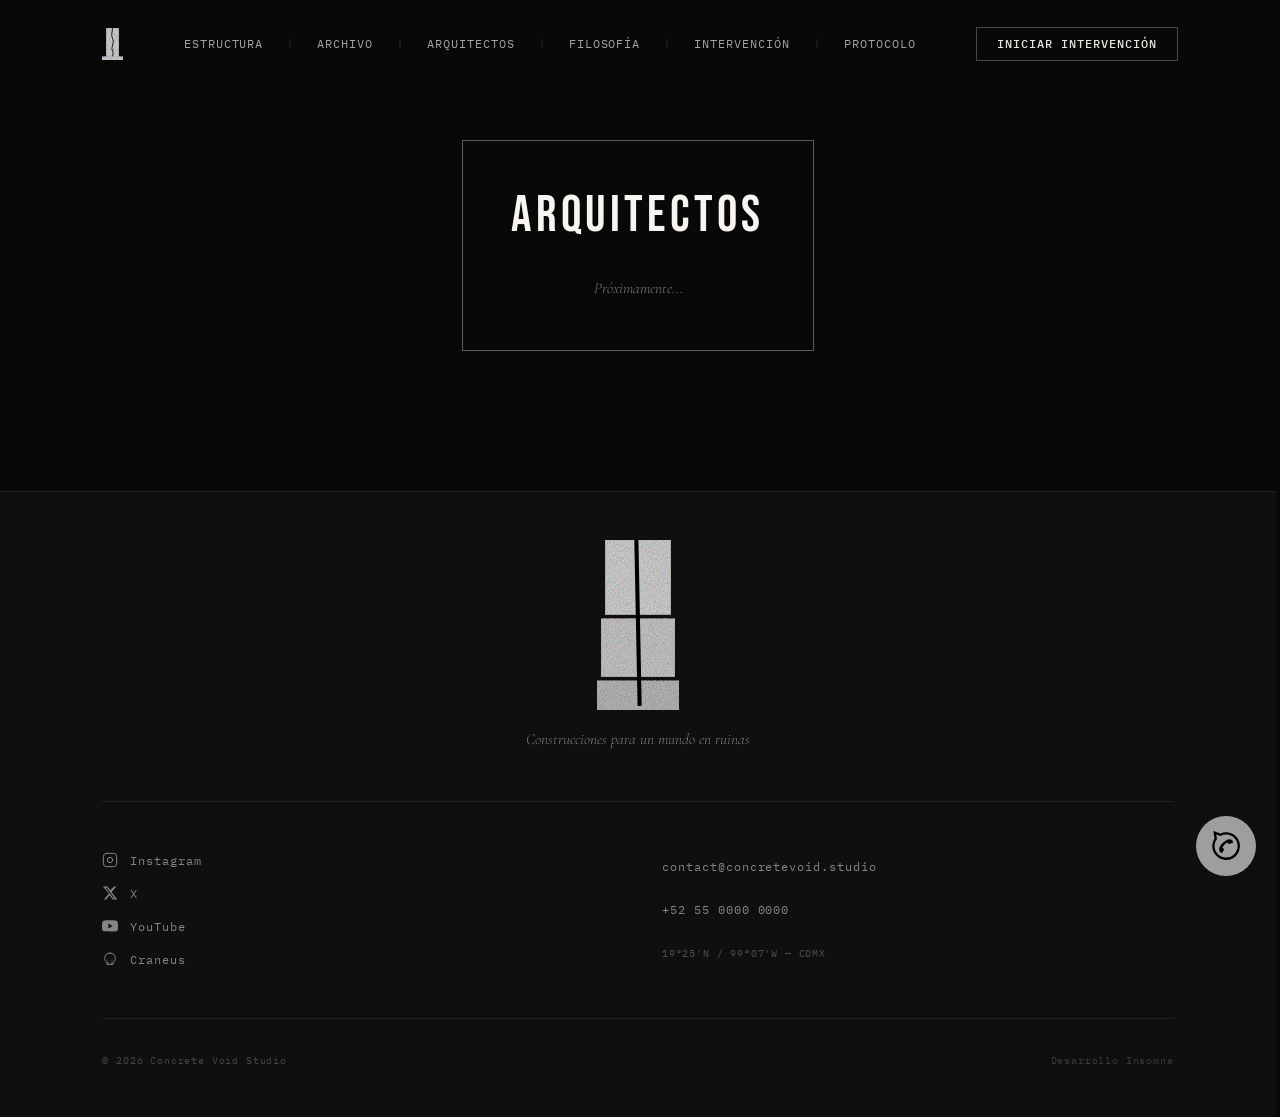
==== commit 45a5f5b2: "añadí el btn wa" ====
--- a/artists.html
+++ b/artists.html
@@ -290,6 +290,14 @@
   </footer>
   <!-- /siteFooter -->
 
+  <a href="https://api.whatsapp.com/send/?phone=525541370947&text=Hola+quiero+agendar+una+cita&type=phone_number&app_absent=0"
+   class="whatsapp-button"
+   target="_blank"
+   rel="noopener">
+   <span class="whatsapp-tooltip">¡ESCRÍBENOS!</span>
+   <img src="assets/icons/logos/whatsapp.svg" alt="WhatsApp">
+  </a>
+
 
   <!-- ============================================================
     JS (al final del body para no bloquear render)
--- a/css/layout.css
+++ b/css/layout.css
@@ -266,7 +266,7 @@
   gap: clamp(var(--space8), 6vw, var(--space12));
   flex: 1;
   align-items: center;
-  padding-top: clamp(var(--space9), 8vh, var(--space12));
+  padding-top: clamp(var(--space6), 4vh, var(--space8));
   padding-bottom: clamp(var(--space9), 8vh, var(--space12));
 }
 
@@ -1186,4 +1186,102 @@
 
 @media (max-width: 768px) {
     align-items: center;
-}+}
+
+/* Botón de WhatsApp Flotante */
+
+.whatsapp-button{
+
+    position: fixed;
+    bottom: var(--space5);
+    right: var(--space5);
+
+    width: 60px;
+    height: 60px;
+
+    display: flex;
+    justify-content: center;
+    align-items: center;
+
+    background-color: var(--colorConcrete600);
+    border-radius: 50%;
+
+    z-index: 1000;
+
+    animation: pulse-whatsapp 2.8s infinite;
+    animation-delay: 3s;
+
+    cursor: pointer;
+}
+
+.whatsapp-button img{
+    width: 28px;
+    height: 28px;
+    transition: transform .35s ease;
+    transform: rotate(95deg);
+}
+
+.whatsapp-button:hover{
+    transform: scale(1.1);
+}
+
+@keyframes pulse-whatsapp {
+
+    0%{
+        box-shadow: 0 0 0 0 rgba(37,211,102,0.7);
+    }
+
+    70%{
+        box-shadow: 0 0 0 15px rgba(37,211,102,0);
+    }
+
+    100%{
+        box-shadow: 0 0 0 0 rgba(37,211,102,0);
+    }
+
+}
+
+@keyframes pulse-whatsapp {
+
+    0%{
+        box-shadow: 0 0 0 0 var(--colorAsh);
+    }
+
+    70%{
+        box-shadow: 0 0 0 15px rgba(0,0,0,0);
+    }
+
+    100%{
+        box-shadow: 0 0 0 0 rgba(0,0,0,0);
+    }
+
+}
+
+.whatsapp-tooltip{
+    font-family: var(--fontTech);
+    font-size: var(--sizeTechSm);
+    font-weight: var(--weightMedium);
+    position: absolute;
+    right: 75px;
+
+    background: var(--colorDust);
+    color: var(--colorVoid);
+
+    padding: 6px 10px;
+    border-radius: 4px;
+
+    font-size: 12px;
+    letter-spacing: 1px;
+
+    opacity: 0;
+    transform: translateX(10px);
+
+    transition: all .25s ease;
+
+    white-space: nowrap;
+}
+.whatsapp-button:hover .whatsapp-tooltip{
+
+    opacity: 1;
+    transform: translateX(0);
+}
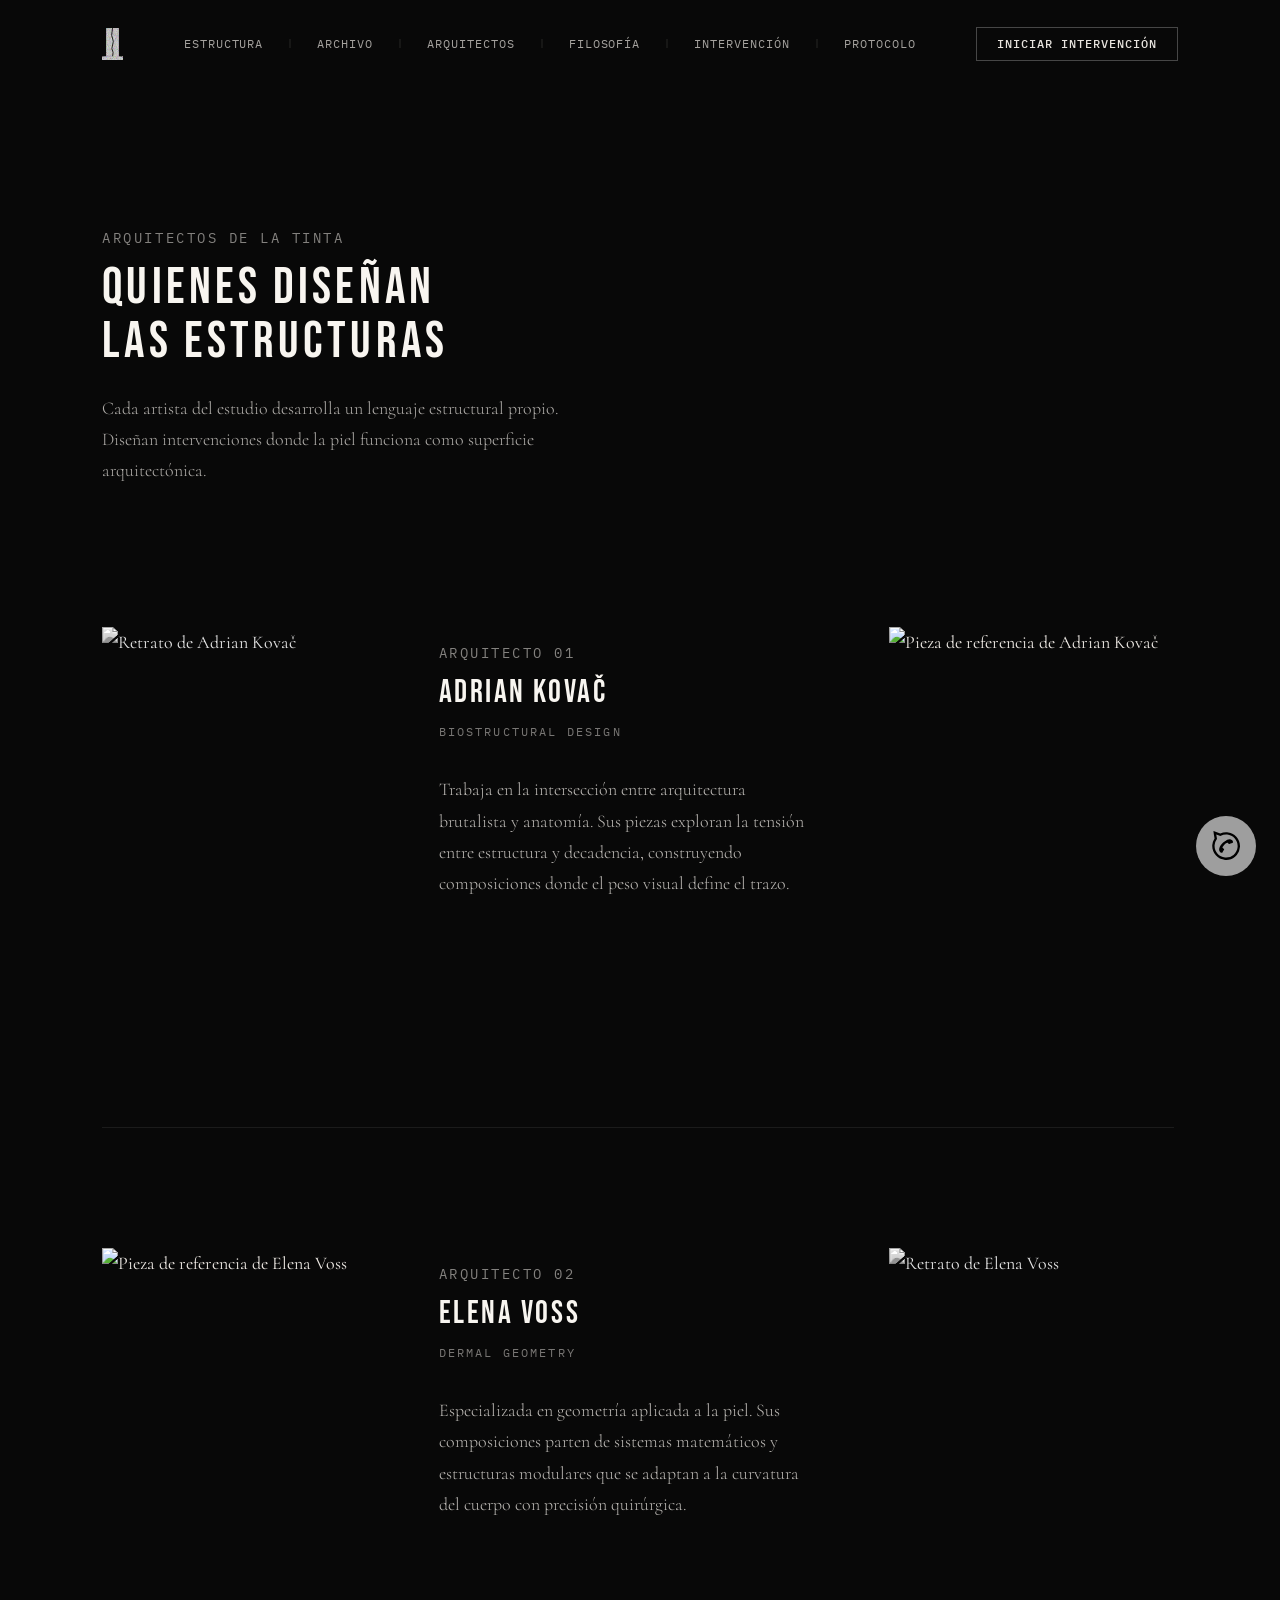
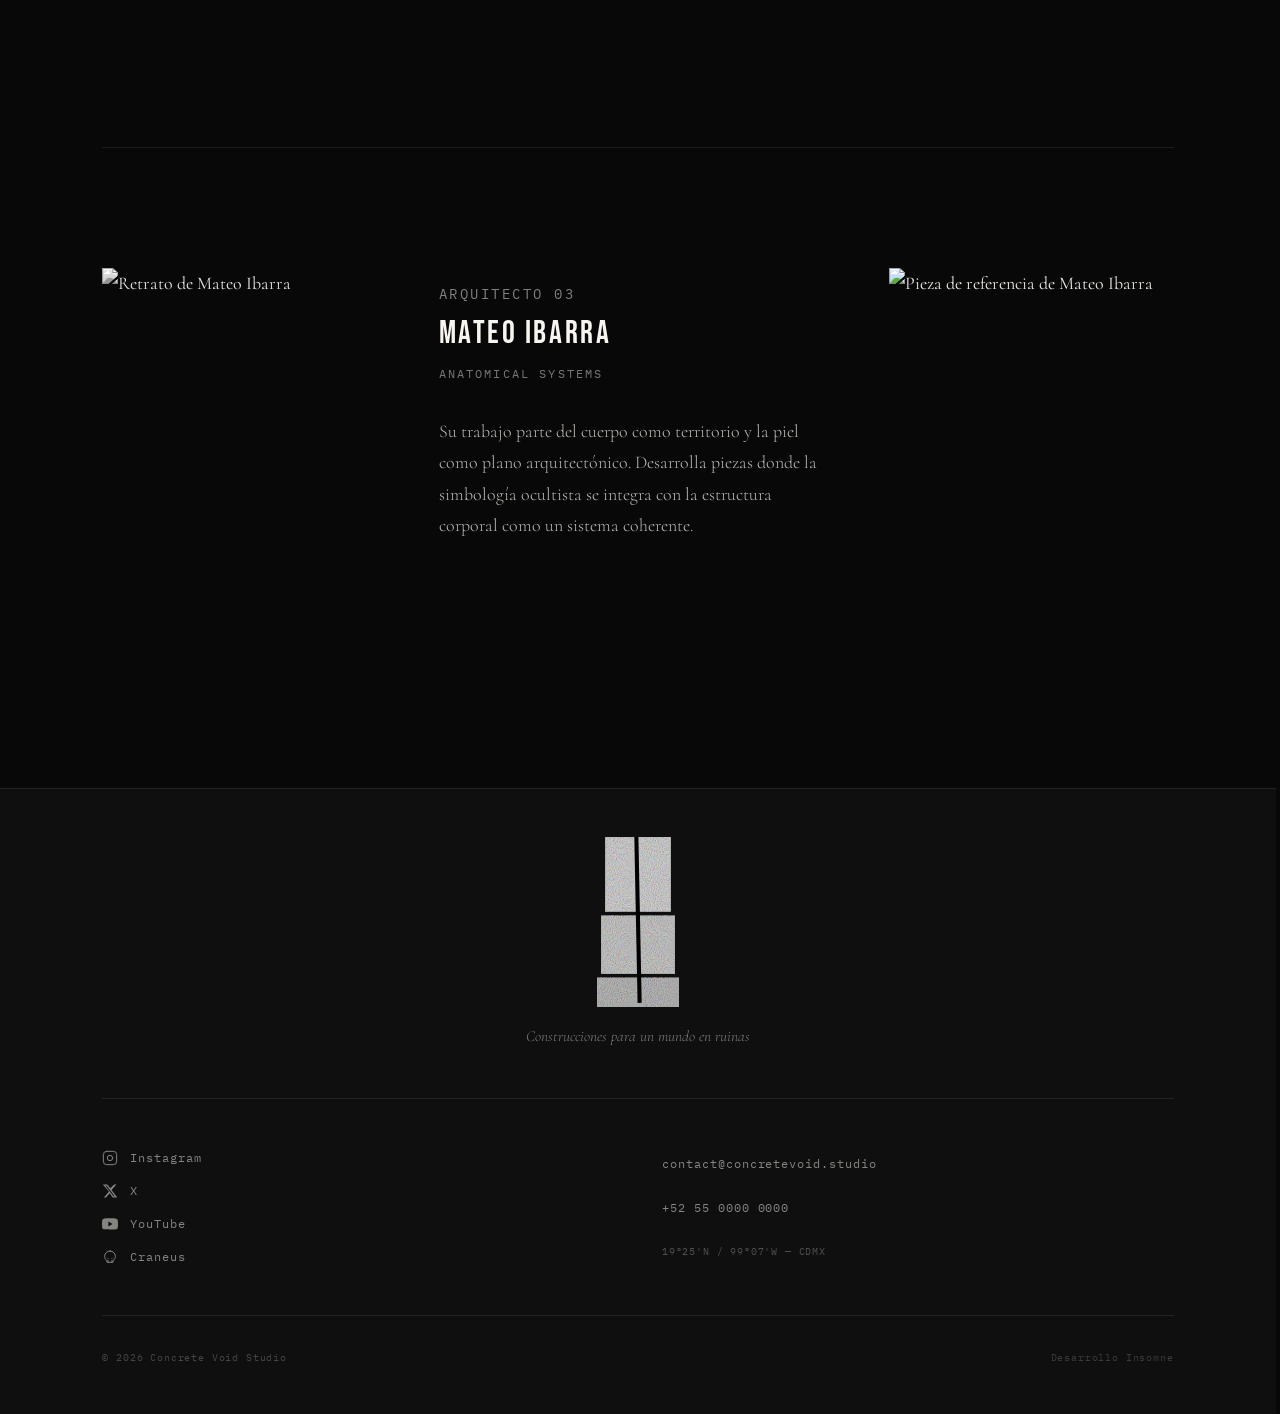
==== commit ce93651f: "inserté el main en html y los estilos css de todas las secciones" ====
--- a/artists.html
+++ b/artists.html
@@ -139,15 +139,172 @@
     </div>
   </div>
 
-  <section class="sectionProx">
-    <div class="conteinerProx">
-        <h1 class="sectionProx__title">ARQUITECTOS</h1>
-        <p class="sectionProx__subtitle">Próximamente...</p>
-    </div>
-    
+<!-- ==========================================================
+  ARQUITECTOS — sección principal
+  Insertar entre header y footer de arquitectos.html
+  Bloques horizontales: foto / info / tattoo (alternados)
+========================================================== -->
+<main id="mainContent" role="main">
+
+  <section class="paginaArquitectos" aria-labelledby="paginaArquitectosTitle">
+
+    <div class="paginaArquitectos__container">
+
+      <!-- Cabecera editorial -->
+      <header class="paginaArquitectos__header">
+        <p class="eyebrow">Arquitectos de la tinta</p>
+        <h1 class="paginaArquitectos__title" id="paginaArquitectosTitle">
+          Quienes diseñan<br />las estructuras
+        </h1>
+        <p class="paginaArquitectos__description">
+          Cada artista del estudio desarrolla un lenguaje estructural propio.
+          Diseñan intervenciones donde la piel funciona como superficie arquitectónica.
+        </p>
+      </header>
+
+      <!-- Lista de arquitectos -->
+      <div class="arquitectosList">
+
+        <!-- ================================================
+          ARQUITECTO 01 — foto | info | tattoo
+        ================================================ -->
+        <article class="arquitectoPerfil" aria-labelledby="arquitecto01Name">
+
+          <!-- Columna 1: Fotografía -->
+          <figure class="arquitectoPerfil__foto">
+            <img
+              src="assets/img/arquitectos/arquitecto01.webp"
+              alt="Retrato de Adrian Kovač"
+              class="arquitectoPerfil__fotoImg"
+              loading="lazy"
+            />
+          </figure>
+
+          <!-- Columna 2: Información -->
+          <div class="arquitectoPerfil__info">
+            <p class="eyebrow">Arquitecto 01</p>
+            <h2 class="arquitectoPerfil__name" id="arquitecto01Name">
+              Adrian Kovač
+            </h2>
+            <p class="arquitectoPerfil__role">Biostructural Design</p>
+            <p class="arquitectoPerfil__bio">
+              Trabaja en la intersección entre arquitectura brutalista y anatomía.
+              Sus piezas exploran la tensión entre estructura y decadencia,
+              construyendo composiciones donde el peso visual define el trazo.
+            </p>
+          </div>
+
+          <!-- Columna 3: Tattoo de referencia -->
+          <figure class="arquitectoPerfil__tattoo">
+            <img
+              src="assets/img/arquitectos/kovac-referencia.webp"
+              alt="Pieza de referencia de Adrian Kovač"
+              class="arquitectoPerfil__tattooImg"
+              loading="lazy"
+            />
+          </figure>
+
+        </article>
+        <!-- /arquitectoPerfil 01 -->
+
+        <hr class="arquitectosList__divider" aria-hidden="true" />
+
+        <!-- ================================================
+          ARQUITECTO 02 — tattoo | info | foto (invertido)
+        ================================================ -->
+        <article class="arquitectoPerfil arquitectoPerfil--invertido" aria-labelledby="arquitecto02Name">
+
+          <!-- Columna 1: Tattoo de referencia -->
+          <figure class="arquitectoPerfil__tattoo">
+            <img
+              src="assets/img/arquitectos/voss-referencia.webp"
+              alt="Pieza de referencia de Elena Voss"
+              class="arquitectoPerfil__tattooImg"
+              loading="lazy"
+            />
+          </figure>
+
+          <!-- Columna 2: Información -->
+          <div class="arquitectoPerfil__info">
+            <p class="eyebrow">Arquitecto 02</p>
+            <h2 class="arquitectoPerfil__name" id="arquitecto02Name">
+              Elena Voss
+            </h2>
+            <p class="arquitectoPerfil__role">Dermal Geometry</p>
+            <p class="arquitectoPerfil__bio">
+              Especializada en geometría aplicada a la piel. Sus composiciones
+              parten de sistemas matemáticos y estructuras modulares que se
+              adaptan a la curvatura del cuerpo con precisión quirúrgica.
+            </p>
+          </div>
+
+          <!-- Columna 3: Fotografía -->
+          <figure class="arquitectoPerfil__foto">
+            <img
+              src="assets/img/arquitectos/arquitecto02.webp"
+              alt="Retrato de Elena Voss"
+              class="arquitectoPerfil__fotoImg"
+              loading="lazy"
+            />
+          </figure>
+
+        </article>
+        <!-- /arquitectoPerfil 02 -->
+
+        <hr class="arquitectosList__divider" aria-hidden="true" />
+
+        <!-- ================================================
+          ARQUITECTO 03 — foto | info | tattoo
+        ================================================ -->
+        <article class="arquitectoPerfil" aria-labelledby="arquitecto03Name">
+
+          <!-- Columna 1: Fotografía -->
+          <figure class="arquitectoPerfil__foto">
+            <img
+              src="assets/img/arquitectos/arquitecto03.webp"
+              alt="Retrato de Mateo Ibarra"
+              class="arquitectoPerfil__fotoImg"
+              loading="lazy"
+            />
+          </figure>
+
+          <!-- Columna 2: Información -->
+          <div class="arquitectoPerfil__info">
+            <p class="eyebrow">Arquitecto 03</p>
+            <h2 class="arquitectoPerfil__name" id="arquitecto03Name">
+              Mateo Ibarra
+            </h2>
+            <p class="arquitectoPerfil__role">Anatomical Systems</p>
+            <p class="arquitectoPerfil__bio">
+              Su trabajo parte del cuerpo como territorio y la piel como plano
+              arquitectónico. Desarrolla piezas donde la simbología ocultista
+              se integra con la estructura corporal como un sistema coherente.
+            </p>
+          </div>
+
+          <!-- Columna 3: Tattoo de referencia -->
+          <figure class="arquitectoPerfil__tattoo">
+            <img
+              src="assets/img/arquitectos/ibarra-referencia.webp"
+              alt="Pieza de referencia de Mateo Ibarra"
+              class="arquitectoPerfil__tattooImg"
+              loading="lazy"
+            />
+          </figure>
+
+        </article>
+        <!-- /arquitectoPerfil 03 -->
+
+      </div>
+      <!-- /arquitectosList -->
+
+    </div>
+
   </section>
 
-  <!-- ============================================================
+</main>
+
+<!-- ============================================================
     FOOTER
     - Bloque identidad: logo secundario + brand statement
     - Bloque información: redes / contacto
--- a/css/layout.css
+++ b/css/layout.css
@@ -1143,49 +1143,617 @@
 
 /* SECCIÓN PROXIMAMENTE */
 
-.sectionProx {
-  padding-top: var(--space13);
+/* 
+/* ============================================================
+   ARCHIVO.CSS
+   Estilos específicos de la página archivo.html
+   Depende de: tokens.css, base.css, components.css
+   (archivoCard ya está definido en components.css)
+   ============================================================ */
+
+/* Sección principal */
+.paginaArchivo {
+  padding-top: calc(var(--headerHeightFull) + var(--space13));
   padding-bottom: var(--space13);
   padding-inline: var(--paddingSiteH);
-  display: flex;
-  flex-direction: column;
-  align-items: center;
-  gap: var(--space6);  
-}
-
-.conteinerProx {
-  display: flex;
-  flex-direction: column;
-  align-items: center;
+}
+
+.paginaArchivo__container {
   max-width: var(--maxWidthContent);
   margin-inline: auto;
-  text-align: center;
-  border: 1px solid var(--colorConcrete400);
-  padding: var(--space8);
-}
-
-.sectionProx__title {
+}
+
+/* Cabecera editorial */
+.paginaArchivo__header {
+  margin-bottom: var(--space10);
+}
+
+.paginaArchivo__header .eyebrow {
+  margin-bottom: var(--space3);
+}
+
+.paginaArchivo__title {
   font-family: var(--fontDisplay);
   font-size: var(--sizeDisplayMd);
   font-weight: var(--weightRegular);
   letter-spacing: var(--trackingWide);
   line-height: var(--lineHeightTight);
   color: var(--colorBone);
-  padding-bottom: var(--space6);
-}
-
-.sectionProx__subtitle {
+  margin-bottom: var(--space4);
+}
+
+.paginaArchivo__description {
   font-family: var(--fontEditorial);
-  font-size: var(--sizeEditorialSm);
-  font-style: italic;
+  font-size: var(--sizeEditorialMd);
   font-weight: var(--weightThin);
+  line-height: var(--lineHeightRelaxed);
+  color: var(--colorAsh);
+  opacity: 0.75;
+  max-width: 52ch;
+}
+
+/* Grid 3 × 4 */
+.paginaArchivo__grid {
+  display: grid;
+  grid-template-columns: repeat(3, 1fr);
+  gap: var(--gridGap);
+}
+
+/* ============================================================
+   RESPONSIVE
+   ============================================================ */
+@media (max-width: 1024px) {
+  .paginaArchivo__grid {
+    grid-template-columns: repeat(2, 1fr);
+  }
+}
+
+@media (max-width: 768px) {
+  .paginaArchivo {
+    padding-top: calc(var(--headerHeightScroll) + var(--space10));
+    padding-bottom: var(--space11);
+  }
+
+  .paginaArchivo__grid {
+    grid-template-columns: 1fr;
+  }
+}
+
+/* ============================================================
+   ARQUITECTOS.CSS
+   Estilos específicos de la página arquitectos.html
+   Depende de: tokens.css, base.css, components.css
+   ============================================================ */
+
+/* Sección principal */
+.paginaArquitectos {
+  padding-top: calc(var(--headerHeightFull) + var(--space13));
+  padding-bottom: var(--space13);
+  padding-inline: var(--paddingSiteH);
+}
+
+.paginaArquitectos__container {
+  max-width: var(--maxWidthContent);
+  margin-inline: auto;
+}
+
+/* Cabecera editorial */
+.paginaArquitectos__header {
+  margin-bottom: var(--space13);
+}
+
+.paginaArquitectos__header .eyebrow {
+  margin-bottom: var(--space3);
+}
+
+.paginaArquitectos__title {
+  font-family: var(--fontDisplay);
+  font-size: var(--sizeDisplayMd);
+  font-weight: var(--weightRegular);
+  letter-spacing: var(--trackingWide);
+  line-height: var(--lineHeightTight);
+  color: var(--colorBone);
+  margin-bottom: var(--space5);
+}
+
+.paginaArquitectos__description {
+  font-family: var(--fontEditorial);
+  font-size: var(--sizeEditorialMd);
+  font-weight: var(--weightThin);
+  line-height: var(--lineHeightRelaxed);
+  color: var(--colorAsh);
+  opacity: 0.75;
+  max-width: 52ch;
+}
+
+/* Separador entre arquitectos */
+.arquitectosList__divider {
+  border: none;
+  border-top: var(--borderThin);
+  margin: var(--space12) 0;
+}
+
+/* ============================================================
+   BLOQUE DE PERFIL — layout horizontal 3 columnas
+   ============================================================ */
+.arquitectoPerfil {
+  display: grid;
+  grid-template-columns: 1fr 1.4fr 1fr;
+  gap: clamp(var(--space6), 4vw, var(--space10));
+  align-items: start;
+}
+
+/* Fotografía del artista */
+.arquitectoPerfil__foto {
+  aspect-ratio: 3 / 4;
+  overflow: hidden;
+}
+
+.arquitectoPerfil__fotoImg {
+  width: 100%;
+  height: 100%;
+  object-fit: cover;
+  object-position: center top;
+  filter: grayscale(100%);
+  transition: filter var(--transitionSlow), transform var(--transitionSlow);
+}
+
+.arquitectoPerfil:hover .arquitectoPerfil__fotoImg {
+  filter: grayscale(50%);
+  transform: scale(1.02);
+}
+
+/* Bloque de información */
+.arquitectoPerfil__info {
+  display: flex;
+  flex-direction: column;
+  padding-top: var(--space4);
+}
+
+.arquitectoPerfil__info .eyebrow {
+  margin-bottom: var(--space3);
+}
+
+.arquitectoPerfil__name {
+  font-family: var(--fontDisplay);
+  font-size: var(--sizeDisplaySm);
+  font-weight: var(--weightRegular);
+  letter-spacing: var(--trackingWide);
+  line-height: var(--lineHeightTight);
+  color: var(--colorBone);
+  margin-bottom: var(--space3);
+}
+
+.arquitectoPerfil__role {
+  font-family: var(--fontTech);
+  font-size: var(--sizeTechSm);
+  letter-spacing: var(--trackingXWide);
+  text-transform: uppercase;
   color: var(--colorAsh);
   opacity: 0.5;
-  letter-spacing: var(--trackingNormal);
+  margin-bottom: var(--space6);
+}
+
+.arquitectoPerfil__bio {
+  font-family: var(--fontEditorial);
+  font-size: var(--sizeEditorialMd);
+  font-weight: var(--weightThin);
+  line-height: var(--lineHeightRelaxed);
+  color: var(--colorAsh);
+  opacity: 0.8;
+  max-width: 42ch;
+}
+
+/* Tattoo de referencia */
+.arquitectoPerfil__tattoo {
+  aspect-ratio: 1 / 1;
+  overflow: hidden;
+}
+
+.arquitectoPerfil__tattooImg {
+  width: 100%;
+  height: 100%;
+  object-fit: cover;
+  object-position: center;
+  filter: contrast(1.05);
+  transition: transform var(--transitionSlow);
+}
+
+.arquitectoPerfil:hover .arquitectoPerfil__tattooImg {
+  transform: scale(1.03);
+}
+
+/* ============================================================
+   RESPONSIVE
+   ============================================================ */
+@media (max-width: 1024px) {
+
+  /* Stack vertical en tablet — foto arriba, info centro, tattoo abajo */
+  .arquitectoPerfil {
+    grid-template-columns: 1fr;
+    gap: var(--space6);
+    max-width: 540px;
+    margin-inline: auto;
+  }
+
+  /* En invertido el orden visual se mantiene por DOM, no por CSS */
+  .arquitectoPerfil--invertido {
+    direction: ltr;
+  }
+
+  .arquitectoPerfil__foto,
+  .arquitectoPerfil__tattoo {
+    aspect-ratio: 3 / 2;
+  }
+
+  .arquitectoPerfil__tattoo {
+    aspect-ratio: 1 / 1;
+  }
+
+  .arquitectoPerfil__bio {
+    max-width: 100%;
+  }
+
+  .arquitectosList__divider {
+    margin: var(--space10) 0;
+  }
 }
 
 @media (max-width: 768px) {
-    align-items: center;
+  .paginaArquitectos {
+    padding-top: calc(var(--headerHeightScroll) + var(--space10));
+    padding-bottom: var(--space11);
+  }
+
+  .paginaArquitectos__header {
+    margin-bottom: var(--space10);
+  }
+}
+
+/* ============================================================
+   INTERVENCION.CSS
+   Estilos específicos de la página intervencion.html
+   Depende de: tokens.css, base.css, components.css
+   ============================================================ */
+
+/* Sección principal */
+.paginaIntervencion {
+  padding-top: calc(var(--headerHeightFull) + var(--space13));
+  padding-bottom: var(--space13);
+  padding-inline: var(--paddingSiteH);
+}
+
+.paginaIntervencion__container {
+  max-width: var(--maxWidthContent);
+  margin-inline: auto;
+}
+
+/* Cabecera editorial */
+.paginaIntervencion__header {
+  margin-bottom: var(--space12);
+  max-width: 640px;
+}
+
+.paginaIntervencion__header .eyebrow {
+  margin-bottom: var(--space3);
+}
+
+.paginaIntervencion__title {
+  font-family: var(--fontDisplay);
+  font-size: var(--sizeDisplayMd);
+  font-weight: var(--weightRegular);
+  letter-spacing: var(--trackingWide);
+  line-height: var(--lineHeightTight);
+  color: var(--colorBone);
+  margin-bottom: var(--space5);
+}
+
+.paginaIntervencion__description {
+  font-family: var(--fontEditorial);
+  font-size: var(--sizeEditorialMd);
+  font-weight: var(--weightThin);
+  line-height: var(--lineHeightRelaxed);
+  color: var(--colorAsh);
+  opacity: 0.75;
+}
+
+/* Grid principal — info 1.2fr / formulario 1fr */
+.paginaIntervencion__grid {
+  display: grid;
+  grid-template-columns: 1.2fr 1fr;
+  gap: clamp(var(--space9), 8vw, var(--space14));
+  align-items: start;
+}
+
+
+/* ============================================================
+   PROCESO — columna izquierda
+   ============================================================ */
+.intervencionProceso__intro {
+  font-family: var(--fontEditorial);
+  font-size: var(--sizeEditorialMd);
+  font-weight: var(--weightThin);
+  line-height: var(--lineHeightRelaxed);
+  color: var(--colorAsh);
+  opacity: 0.75;
+  max-width: 48ch;
+  margin-bottom: var(--space9);
+}
+
+/* Lista de pasos */
+.intervencionProceso__pasos {
+  list-style: none;
+  display: flex;
+  flex-direction: column;
+  gap: var(--space6);
+  margin-bottom: var(--space9);
+  border-top: var(--borderThin);
+  padding-top: var(--space6);
+}
+
+.intervencionPaso {
+  display: grid;
+  grid-template-columns: auto 1fr;
+  gap: var(--space5);
+  align-items: start;
+}
+
+.intervencionPaso__num {
+  font-family: var(--fontTech);
+  font-size: var(--sizeTechXs);
+  letter-spacing: var(--trackingXWide);
+  color: var(--colorAsh);
+  opacity: 0.3;
+  padding-top: 3px;
+  min-width: 24px;
+}
+
+.intervencionPaso__texto {
+  font-family: var(--fontEditorial);
+  font-size: var(--sizeEditorialMd);
+  font-weight: var(--weightThin);
+  line-height: var(--lineHeightRelaxed);
+  color: var(--colorAsh);
+  opacity: 0.85;
+}
+
+/* Tiempo de respuesta */
+.intervencionProceso__tiempo {
+  display: flex;
+  flex-direction: column;
+  gap: var(--space2);
+  padding-top: var(--space6);
+  border-top: var(--borderThin);
+}
+
+.intervencionProceso__tiempoLabel {
+  font-family: var(--fontTech);
+  font-size: var(--sizeTechXs);
+  letter-spacing: var(--trackingXWide);
+  text-transform: uppercase;
+  color: var(--colorAsh);
+  opacity: 0.35;
+}
+
+.intervencionProceso__tiempoValor {
+  font-family: var(--fontDisplay);
+  font-size: var(--sizeDisplaySm);
+  letter-spacing: var(--trackingWide);
+  color: var(--colorBone);
+  line-height: 1;
+}
+
+
+/* ============================================================
+   FORMULARIO — columna derecha
+   Estilo monumental coherente con la estética del sitio
+   ============================================================ */
+.paginaIntervencion__formWrapper {
+  position: sticky;
+  top: calc(var(--headerHeightScroll) + var(--space6));
+}
+
+.intervencionForm {
+  display: flex;
+  flex-direction: column;
+  gap: 0;
+}
+
+/* Campo genérico */
+.formField {
+  display: flex;
+  flex-direction: column;
+  border-bottom: var(--borderThin);
+  padding-bottom: var(--space5);
+  padding-top: var(--space5);
+  gap: var(--space3);
+  transition: border-color var(--transitionFast);
+}
+
+.formField:first-child {
+  border-top: var(--borderThin);
+}
+
+.formField:focus-within {
+  border-bottom-color: var(--overlayBorderHi);
+}
+
+/* Label */
+.formField__label {
+  font-family: var(--fontTech);
+  font-size: var(--sizeTechXs);
+  letter-spacing: var(--trackingXWide);
+  text-transform: uppercase;
+  color: var(--colorAsh);
+  opacity: 0.4;
+  cursor: pointer;
+  transition: opacity var(--transitionFast);
+}
+
+.formField:focus-within .formField__label {
+  opacity: 0.8;
+}
+
+/* Input, select y textarea — estilo monumental */
+.formField__input {
+  background: transparent;
+  border: none;
+  outline: none;
+  font-family: var(--fontEditorial);
+  font-size: var(--sizeEditorialLg);
+  font-weight: var(--weightThin);
+  color: var(--colorBone);
+  width: 100%;
+  padding: 0;
+  appearance: none;
+  -webkit-appearance: none;
+  transition: color var(--transitionFast);
+}
+
+.formField__input::placeholder {
+  color: var(--colorAsh);
+  opacity: 0.2;
+}
+
+.formField__input:focus {
+  color: var(--colorBone);
+}
+
+/* Select — flecha personalizada */
+.formField__select {
+  cursor: pointer;
+  background-image: url("data:image/svg+xml,%3Csvg xmlns='http://www.w3.org/2000/svg' width='12' height='8' viewBox='0 0 12 8'%3E%3Cpath d='M1 1l5 5 5-5' stroke='%23e8e4df' stroke-width='1' fill='none' stroke-opacity='0.4'/%3E%3C/svg%3E");
+  background-repeat: no-repeat;
+  background-position: right 0 center;
+  padding-right: var(--space7);
+}
+
+.formField__select option {
+  background-color: var(--colorCrater);
+  color: var(--colorAsh);
+}
+
+/* Textarea */
+.formField__textarea {
+  resize: none;
+  line-height: var(--lineHeightRelaxed);
+}
+
+/* Submit */
+.formField--submit {
+  border-bottom: none;
+  padding-top: var(--space7);
+  gap: 0;
+}
+
+.intervencionForm__submit {
+  width: 100%;
+  justify-content: center;
+  padding: 18px 36px;
+  font-size: var(--sizeTechMd);
+}
+
+
+/* ============================================================
+   RESPONSIVE
+   ============================================================ */
+@media (max-width: 1024px) {
+  .paginaIntervencion__grid {
+    grid-template-columns: 1fr;
+    gap: var(--space10);
+  }
+
+  .paginaIntervencion__formWrapper {
+    position: static;
+  }
+}
+
+@media (max-width: 768px) {
+  .paginaIntervencion {
+    padding-top: calc(var(--headerHeightScroll) + var(--space10));
+    padding-bottom: var(--space11);
+  }
+
+  .paginaIntervencion__header {
+    margin-bottom: var(--space9);
+  }
+}
+
+/* ============================================================
+   PROTOCOLO.CSS
+   Estilos específicos de la página protocolo.html
+   Depende de: tokens.css, base.css, components.css
+   El accordion hereda todos sus estilos de components.css —
+   no se necesita redefinir nada del accordionItem.
+   ============================================================ */
+
+/* Sección principal */
+.paginaProtocolo {
+  padding-top: calc(var(--headerHeightFull) + var(--space13));
+  padding-bottom: var(--space13);
+  padding-inline: var(--paddingSiteH);
+}
+
+.paginaProtocolo__container {
+  max-width: var(--maxWidthContent);
+  margin-inline: auto;
+}
+
+/* Cabecera editorial */
+.paginaProtocolo__header {
+  margin-bottom: var(--space11);
+  max-width: 640px;
+}
+
+.paginaProtocolo__header .eyebrow {
+  margin-bottom: var(--space3);
+}
+
+.paginaProtocolo__title {
+  font-family: var(--fontDisplay);
+  font-size: var(--sizeDisplayMd);
+  font-weight: var(--weightRegular);
+  letter-spacing: var(--trackingWide);
+  line-height: var(--lineHeightTight);
+  color: var(--colorBone);
+  margin-bottom: var(--space5);
+}
+
+.paginaProtocolo__description {
+  font-family: var(--fontEditorial);
+  font-size: var(--sizeEditorialMd);
+  font-weight: var(--weightThin);
+  line-height: var(--lineHeightRelaxed);
+  color: var(--colorAsh);
+  opacity: 0.75;
+  max-width: 52ch;
+}
+
+/* Accordion — hereda todo de components.css */
+.paginaProtocolo__container .protocolo__accordion {
+  border-top: var(--borderThin);
+  margin-bottom: var(--space10);
+  max-width: var(--maxWidthContent);
+}
+
+/* CTA final */
+.paginaProtocolo__cta {
+  display: flex;
+  justify-content: flex-start;
+}
+
+/* ============================================================
+   RESPONSIVE
+   ============================================================ */
+@media (max-width: 768px) {
+  .paginaProtocolo {
+    padding-top: calc(var(--headerHeightScroll) + var(--space10));
+    padding-bottom: var(--space11);
+  }
+
+  .paginaProtocolo__cta {
+    justify-content: center;
+  }
 }
 
 /* Botón de WhatsApp Flotante */
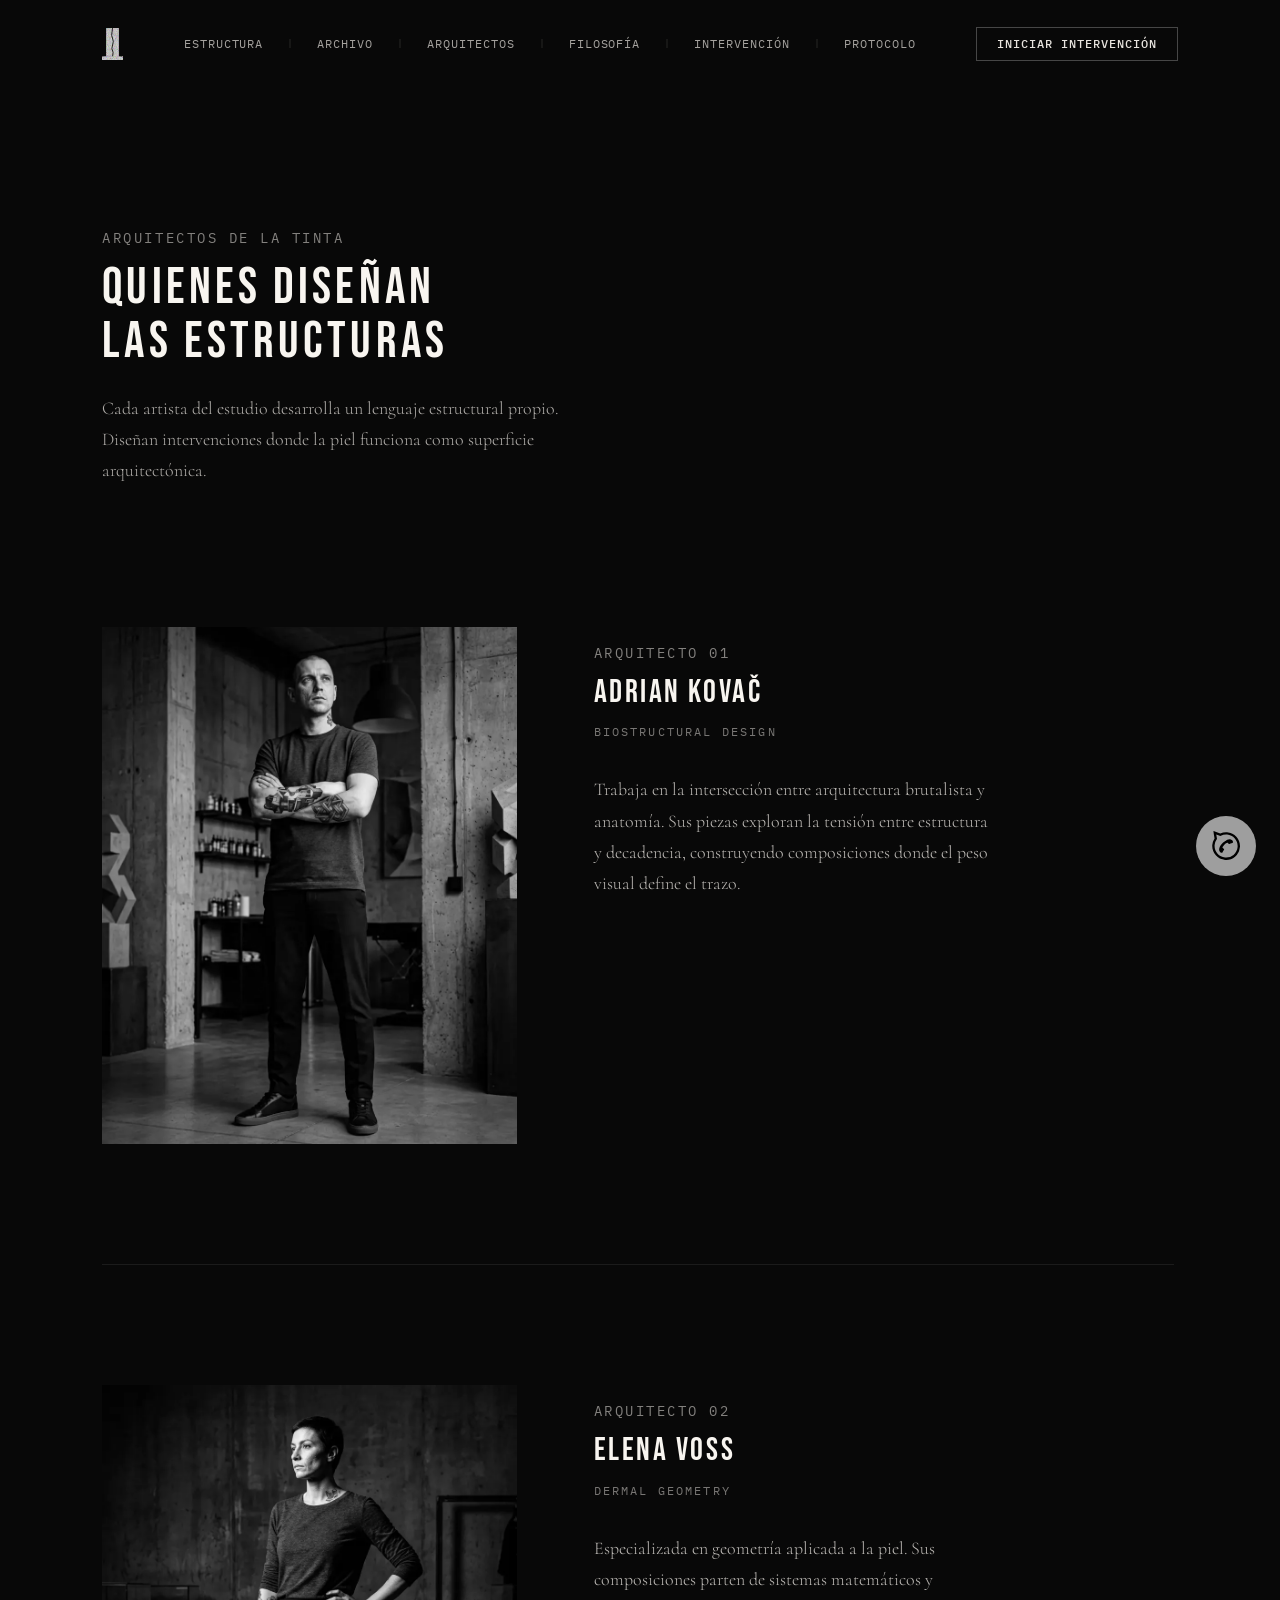
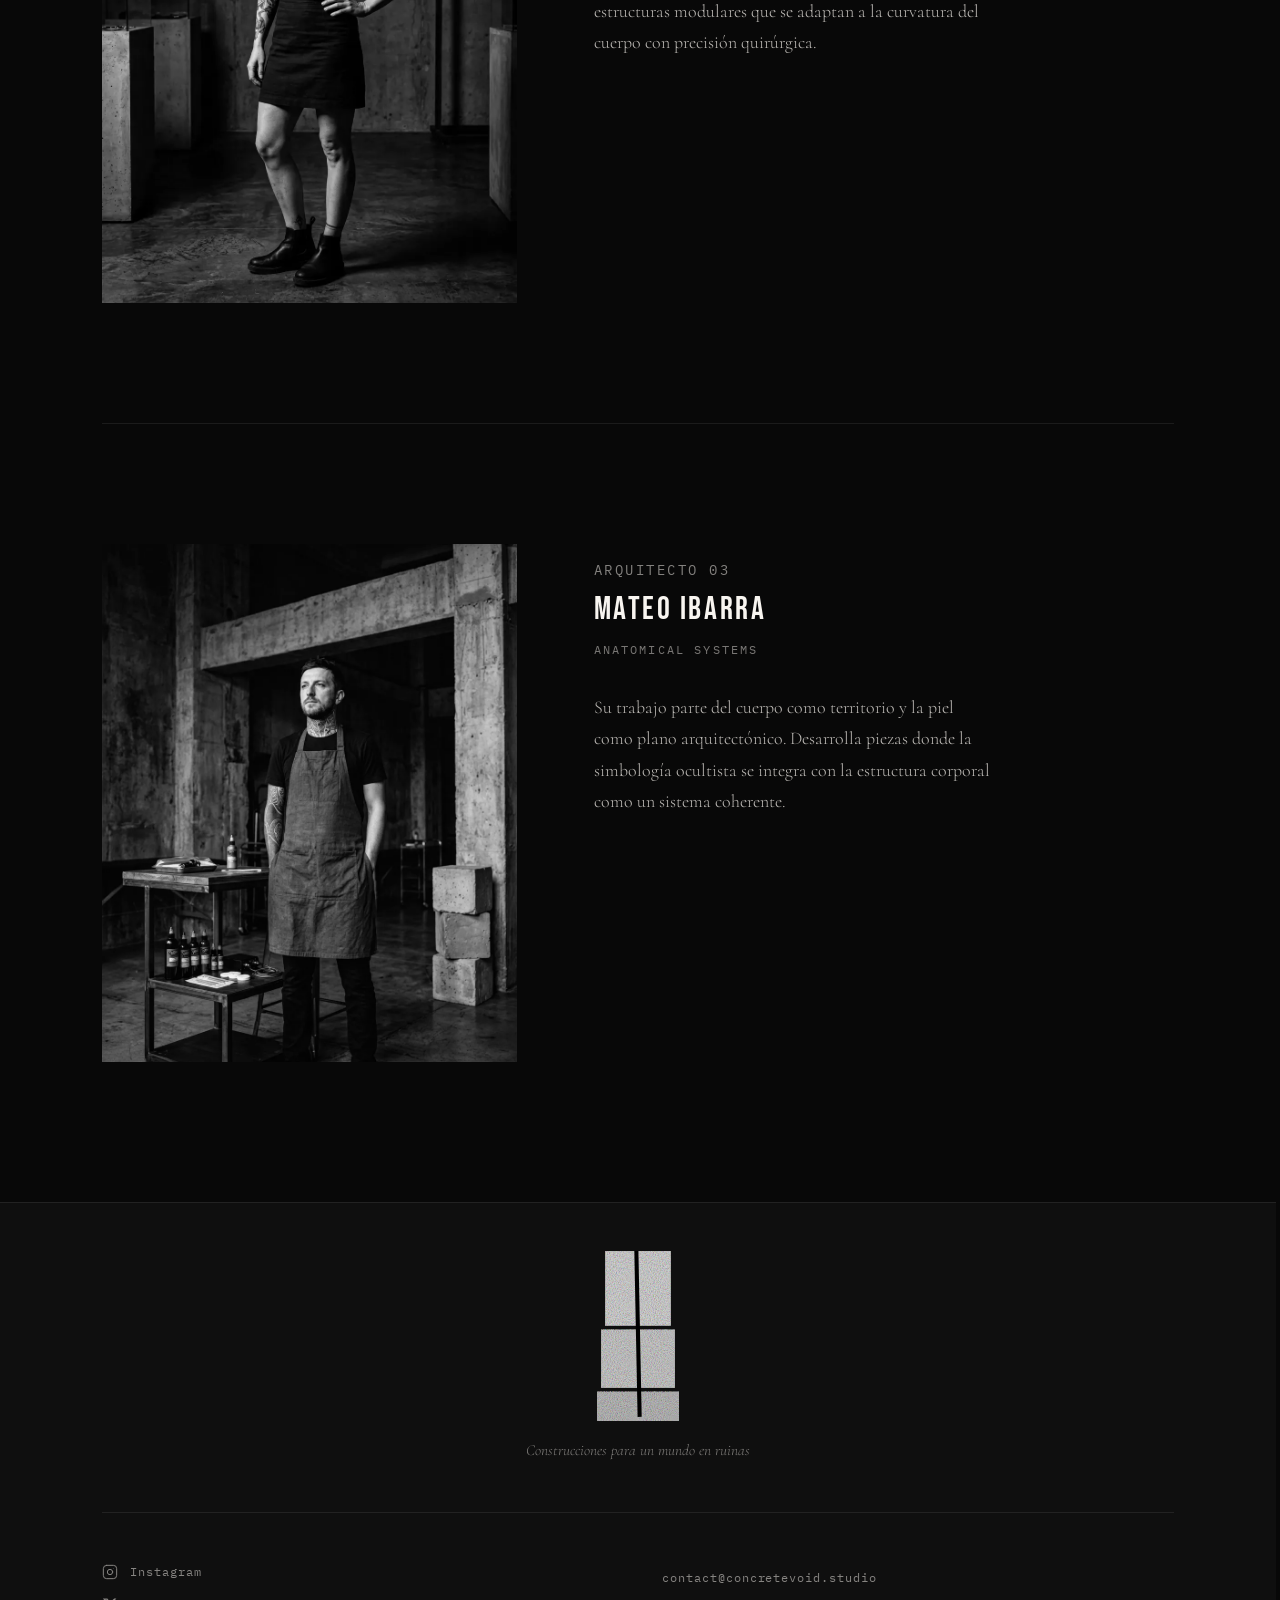
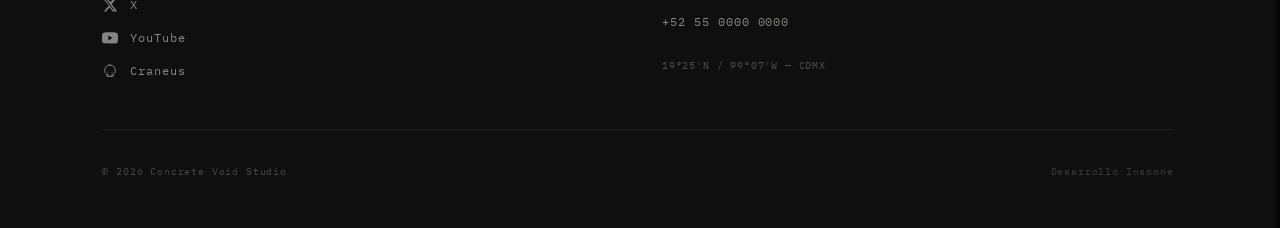
==== commit eb81f9c4: "organización definitiva de las img en home page y arquitectos" ====
--- a/artists.html
+++ b/artists.html
@@ -139,10 +139,11 @@
     </div>
   </div>
 
-<!-- ==========================================================
+  <!-- ==========================================================
   ARQUITECTOS — sección principal
   Insertar entre header y footer de arquitectos.html
-  Bloques horizontales: foto / info / tattoo (alternados)
+  Layout: 2 columnas — foto 4/5 izquierda / info derecha
+  Mismo orden para los 3 arquitectos
 ========================================================== -->
 <main id="mainContent" role="main">
 
@@ -166,14 +167,14 @@
       <div class="arquitectosList">
 
         <!-- ================================================
-          ARQUITECTO 01 — foto | info | tattoo
+          ARQUITECTO 01
         ================================================ -->
         <article class="arquitectoPerfil" aria-labelledby="arquitecto01Name">
 
-          <!-- Columna 1: Fotografía -->
+          <!-- Columna 1: Fotografía aspect-ratio 4/5 -->
           <figure class="arquitectoPerfil__foto">
             <img
-              src="assets/img/arquitectos/arquitecto01.webp"
+              src="assets/img/artists/adrian02.webp"
               alt="Retrato de Adrian Kovač"
               class="arquitectoPerfil__fotoImg"
               loading="lazy"
@@ -194,32 +195,21 @@
             </p>
           </div>
 
-          <!-- Columna 3: Tattoo de referencia -->
-          <figure class="arquitectoPerfil__tattoo">
+        </article>
+
+        <hr class="arquitectosList__divider" aria-hidden="true" />
+
+        <!-- ================================================
+          ARQUITECTO 02
+        ================================================ -->
+        <article class="arquitectoPerfil" aria-labelledby="arquitecto02Name">
+
+          <!-- Columna 1: Fotografía aspect-ratio 4/5 -->
+          <figure class="arquitectoPerfil__foto">
             <img
-              src="assets/img/arquitectos/kovac-referencia.webp"
-              alt="Pieza de referencia de Adrian Kovač"
-              class="arquitectoPerfil__tattooImg"
-              loading="lazy"
-            />
-          </figure>
-
-        </article>
-        <!-- /arquitectoPerfil 01 -->
-
-        <hr class="arquitectosList__divider" aria-hidden="true" />
-
-        <!-- ================================================
-          ARQUITECTO 02 — tattoo | info | foto (invertido)
-        ================================================ -->
-        <article class="arquitectoPerfil arquitectoPerfil--invertido" aria-labelledby="arquitecto02Name">
-
-          <!-- Columna 1: Tattoo de referencia -->
-          <figure class="arquitectoPerfil__tattoo">
-            <img
-              src="assets/img/arquitectos/voss-referencia.webp"
-              alt="Pieza de referencia de Elena Voss"
-              class="arquitectoPerfil__tattooImg"
+              src="assets/img/artists/elena02.webp"
+              alt="Retrato de Elena Voss"
+              class="arquitectoPerfil__fotoImg"
               loading="lazy"
             />
           </figure>
@@ -238,30 +228,19 @@
             </p>
           </div>
 
-          <!-- Columna 3: Fotografía -->
+        </article>
+
+        <hr class="arquitectosList__divider" aria-hidden="true" />
+
+        <!-- ================================================
+          ARQUITECTO 03
+        ================================================ -->
+        <article class="arquitectoPerfil" aria-labelledby="arquitecto03Name">
+
+          <!-- Columna 1: Fotografía aspect-ratio 4/5 -->
           <figure class="arquitectoPerfil__foto">
             <img
-              src="assets/img/arquitectos/arquitecto02.webp"
-              alt="Retrato de Elena Voss"
-              class="arquitectoPerfil__fotoImg"
-              loading="lazy"
-            />
-          </figure>
-
-        </article>
-        <!-- /arquitectoPerfil 02 -->
-
-        <hr class="arquitectosList__divider" aria-hidden="true" />
-
-        <!-- ================================================
-          ARQUITECTO 03 — foto | info | tattoo
-        ================================================ -->
-        <article class="arquitectoPerfil" aria-labelledby="arquitecto03Name">
-
-          <!-- Columna 1: Fotografía -->
-          <figure class="arquitectoPerfil__foto">
-            <img
-              src="assets/img/arquitectos/arquitecto03.webp"
+              src="assets/img/artists/mateo02.webp"
               alt="Retrato de Mateo Ibarra"
               class="arquitectoPerfil__fotoImg"
               loading="lazy"
@@ -282,18 +261,7 @@
             </p>
           </div>
 
-          <!-- Columna 3: Tattoo de referencia -->
-          <figure class="arquitectoPerfil__tattoo">
-            <img
-              src="assets/img/arquitectos/ibarra-referencia.webp"
-              alt="Pieza de referencia de Mateo Ibarra"
-              class="arquitectoPerfil__tattooImg"
-              loading="lazy"
-            />
-          </figure>
-
         </article>
-        <!-- /arquitectoPerfil 03 -->
 
       </div>
       <!-- /arquitectosList -->
@@ -303,6 +271,7 @@
   </section>
 
 </main>
+
 
 <!-- ============================================================
     FOOTER
--- a/css/layout.css
+++ b/css/layout.css
@@ -1222,6 +1222,7 @@
 /* ============================================================
    ARQUITECTOS.CSS
    Estilos específicos de la página arquitectos.html
+   Layout: 2 columnas — foto (4/5) izquierda / info derecha
    Depende de: tokens.css, base.css, components.css
    ============================================================ */
 
@@ -1274,18 +1275,18 @@
 }
 
 /* ============================================================
-   BLOQUE DE PERFIL — layout horizontal 3 columnas
+   BLOQUE DE PERFIL — 2 columnas: foto izquierda / info derecha
    ============================================================ */
 .arquitectoPerfil {
   display: grid;
-  grid-template-columns: 1fr 1.4fr 1fr;
-  gap: clamp(var(--space6), 4vw, var(--space10));
+  grid-template-columns: 1fr 1.4fr;
+  gap: clamp(var(--space8), 6vw, var(--space12));
   align-items: start;
 }
 
-/* Fotografía del artista */
+/* Fotografía — aspect-ratio 4/5 */
 .arquitectoPerfil__foto {
-  aspect-ratio: 3 / 4;
+  aspect-ratio: 4 / 5;
   overflow: hidden;
 }
 
@@ -1295,7 +1296,9 @@
   object-fit: cover;
   object-position: center top;
   filter: grayscale(100%);
-  transition: filter var(--transitionSlow), transform var(--transitionSlow);
+  transition:
+    filter var(--transitionSlow),
+    transform var(--transitionSlow);
 }
 
 .arquitectoPerfil:hover .arquitectoPerfil__fotoImg {
@@ -1303,10 +1306,12 @@
   transform: scale(1.02);
 }
 
-/* Bloque de información */
+/* Información — columna derecha */
 .arquitectoPerfil__info {
   display: flex;
   flex-direction: column;
+  /* Centrado vertical respecto a la foto */
+  justify-content: center;
   padding-top: var(--space4);
 }
 
@@ -1341,64 +1346,12 @@
   line-height: var(--lineHeightRelaxed);
   color: var(--colorAsh);
   opacity: 0.8;
-  max-width: 42ch;
-}
-
-/* Tattoo de referencia */
-.arquitectoPerfil__tattoo {
-  aspect-ratio: 1 / 1;
-  overflow: hidden;
-}
-
-.arquitectoPerfil__tattooImg {
-  width: 100%;
-  height: 100%;
-  object-fit: cover;
-  object-position: center;
-  filter: contrast(1.05);
-  transition: transform var(--transitionSlow);
-}
-
-.arquitectoPerfil:hover .arquitectoPerfil__tattooImg {
-  transform: scale(1.03);
+  max-width: 44ch;
 }
 
 /* ============================================================
    RESPONSIVE
    ============================================================ */
-@media (max-width: 1024px) {
-
-  /* Stack vertical en tablet — foto arriba, info centro, tattoo abajo */
-  .arquitectoPerfil {
-    grid-template-columns: 1fr;
-    gap: var(--space6);
-    max-width: 540px;
-    margin-inline: auto;
-  }
-
-  /* En invertido el orden visual se mantiene por DOM, no por CSS */
-  .arquitectoPerfil--invertido {
-    direction: ltr;
-  }
-
-  .arquitectoPerfil__foto,
-  .arquitectoPerfil__tattoo {
-    aspect-ratio: 3 / 2;
-  }
-
-  .arquitectoPerfil__tattoo {
-    aspect-ratio: 1 / 1;
-  }
-
-  .arquitectoPerfil__bio {
-    max-width: 100%;
-  }
-
-  .arquitectosList__divider {
-    margin: var(--space10) 0;
-  }
-}
-
 @media (max-width: 768px) {
   .paginaArquitectos {
     padding-top: calc(var(--headerHeightScroll) + var(--space10));
@@ -1407,6 +1360,25 @@
 
   .paginaArquitectos__header {
     margin-bottom: var(--space10);
+  }
+
+  /* Stack vertical en mobile */
+  .arquitectoPerfil {
+    grid-template-columns: 1fr;
+    gap: var(--space6);
+  }
+
+  /* En mobile la foto ocupa ancho completo con altura limitada */
+  .arquitectoPerfil__foto {
+    aspect-ratio: 4 / 3;
+  }
+
+  .arquitectoPerfil__bio {
+    max-width: 100%;
+  }
+
+  .arquitectosList__divider {
+    margin: var(--space10) 0;
   }
 }
 
